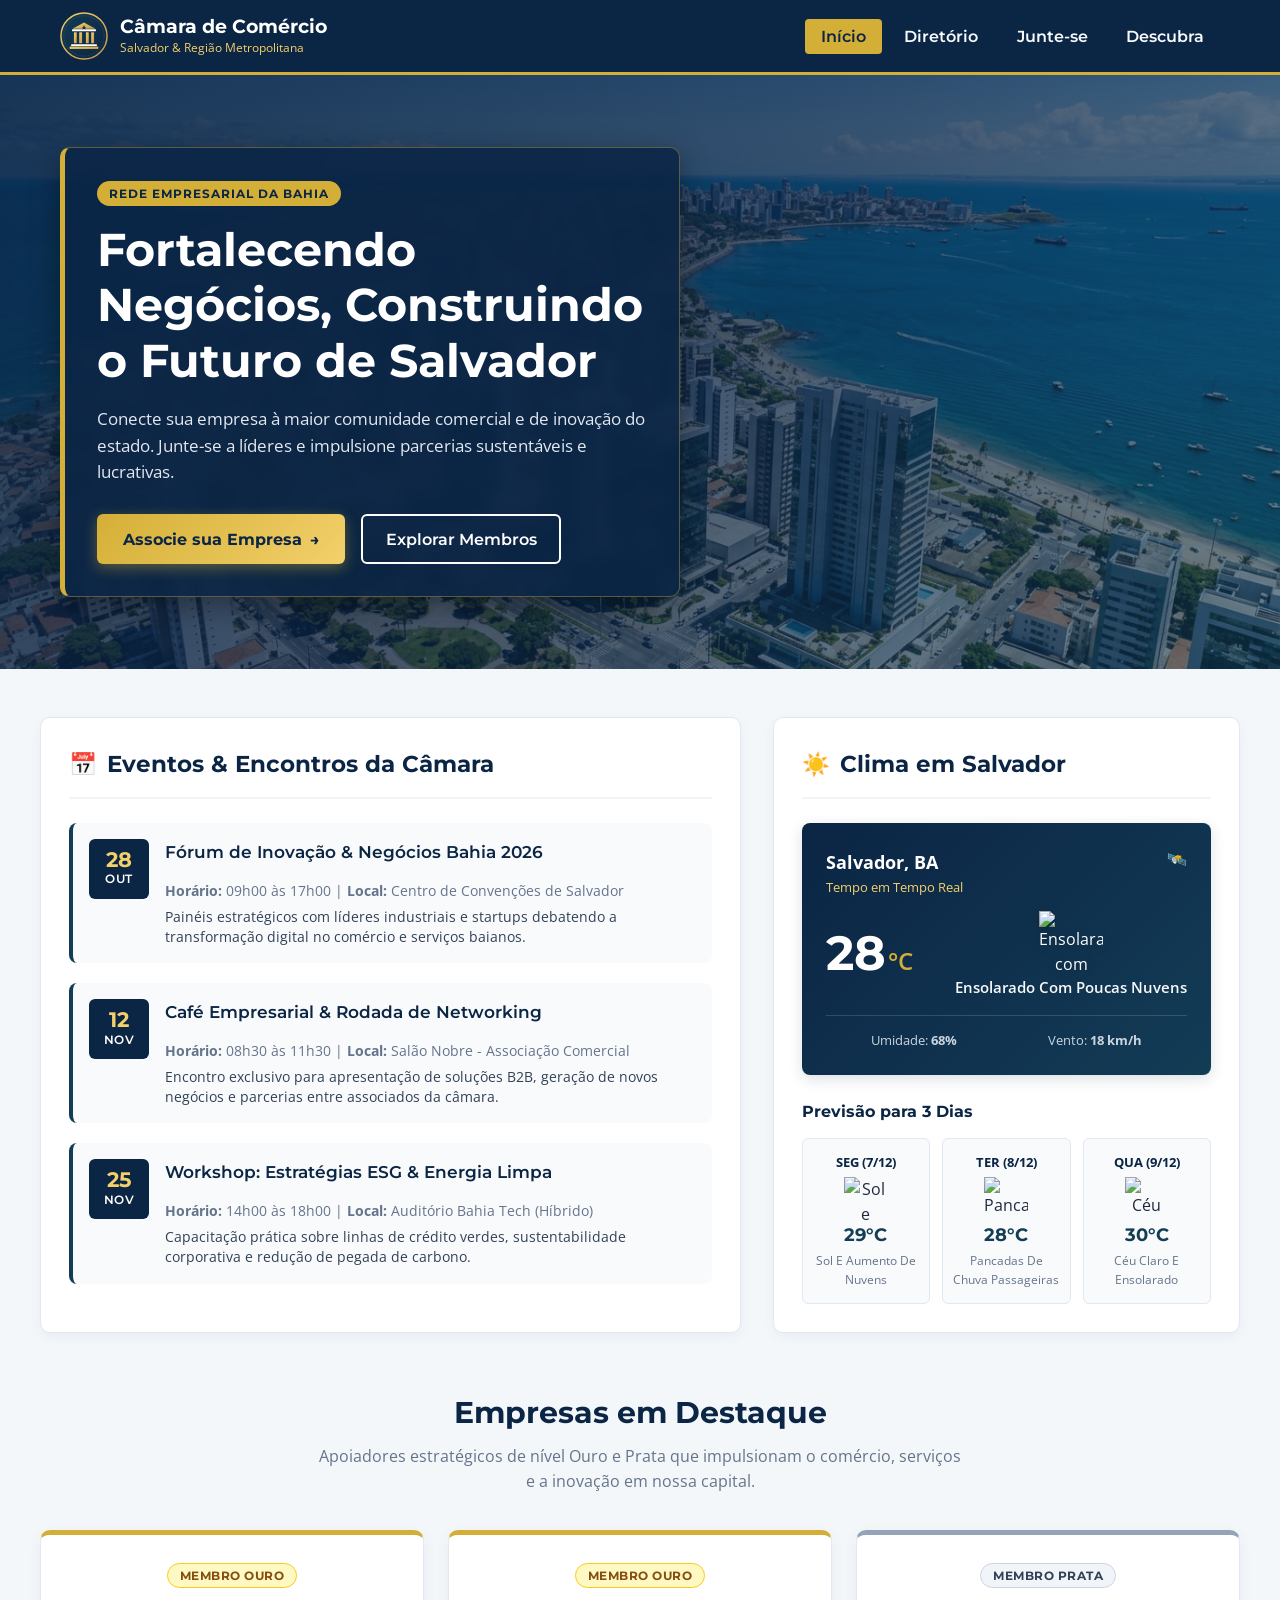
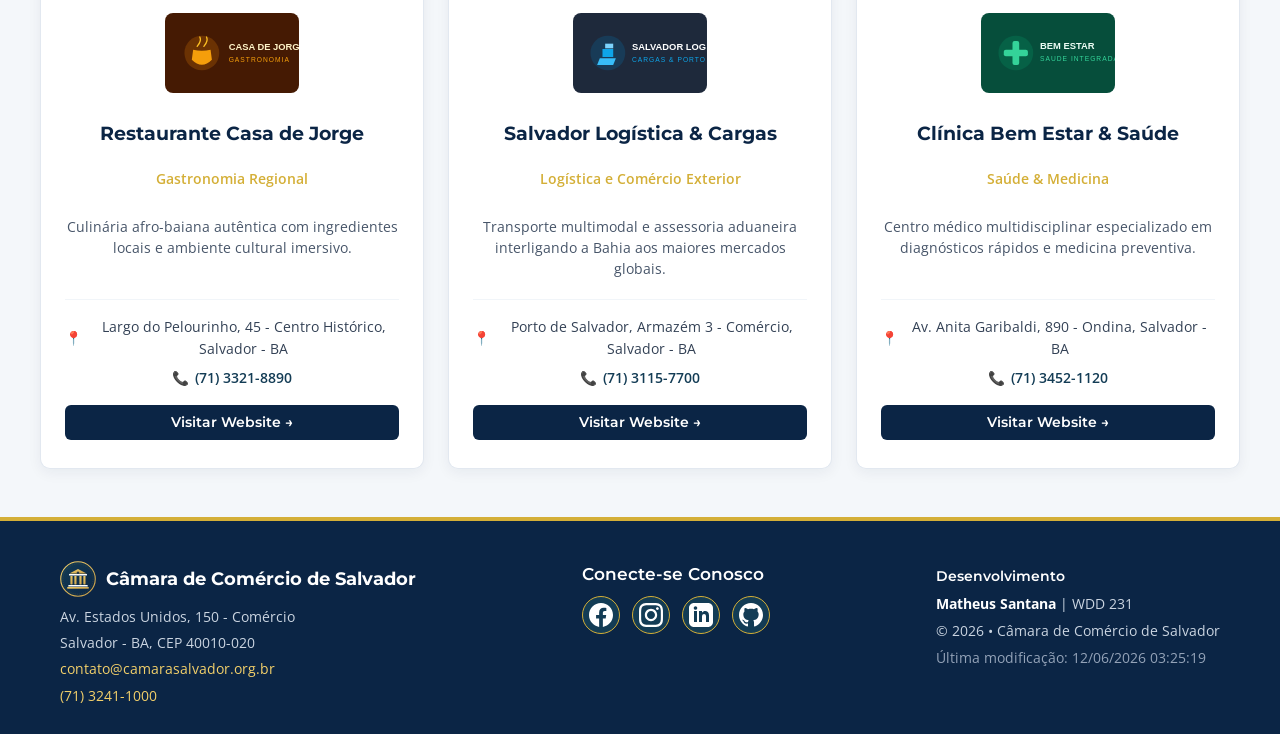
==== camara/index.html @ c006cded "feat: adicionar página inicial da câmara com hero, CTA, eventos, clima e destaques" ====
<!DOCTYPE html>
<html lang="pt-BR">

<head>
  <meta charset="UTF-8">
  <meta name="viewport" content="width=device-width, initial-scale=1.0">
  <title>Câmara de Comércio de Salvador | Início &amp; Conexões Empresariais</title>
  <meta name="description"
    content="Página oficial da Câmara de Comércio de Salvador e Região Metropolitana. Conectando empresas, fomentando inovação, desenvolvimento econômico e parcerias estratégicas na Bahia.">
  <meta name="author" content="Matheus Santana">

  <!-- Favicon -->
  <link rel="icon" type="image/svg+xml" href="imagens/favicon.svg">

  <!-- Open Graph / Redes Sociais (Facebook & LinkedIn) -->
  <meta property="og:type" content="website">
  <meta property="og:title" content="Câmara de Comércio de Salvador | Início &amp; Oportunidades Empresariais">
  <meta property="og:description"
    content="Fortalecendo o ecossistema de negócios em Salvador e Região Metropolitana. Conheça nossos eventos, clima da cidade e empresas em destaque.">
  <meta property="og:url" content="https://matheustriskin.github.io/wdd231/camara/index.html">
  <meta property="og:image" content="https://matheustriskin.github.io/wdd231/camara/imagens/og-camara.png">
  <meta property="og:image:alt" content="Banner oficial da Câmara de Comércio de Salvador">
  <meta property="og:locale" content="pt_BR">

  <!-- Tipografia Google Fonts -->
  <link rel="preconnect" href="https://fonts.googleapis.com">
  <link rel="preconnect" href="https://fonts.gstatic.com" crossorigin>
  <link
    href="https://fonts.googleapis.com/css2?family=Montserrat:wght@400;500;600;700&family=Open+Sans:wght@400;600&display=swap"
    rel="stylesheet">

  <!-- Folhas de Estilo (Normalize, base do projeto e estilos específicos da Home) -->
  <link rel="stylesheet" href="estilos/normalize.css">
  <link rel="stylesheet" href="estilos/diretorio.css">
  <link rel="stylesheet" href="estilos/home.css">

  <!-- Script Principal da Página Inicial -->
  <script src="scripts/home.js" defer></script>
</head>

<body>
  <!-- CABEÇALHO PADRÃO DO PROJETO -->
  <header class="cabecalho-principal">
    <div class="container container-cabecalho">
      <div class="marca-camara">
        <a href="index.html" class="link-logo" aria-label="Página Inicial da Câmara de Comércio">
          <img src="imagens/logo-camara.svg" alt="Logotipo da Câmara de Comércio de Salvador" class="logo-camara"
            width="56" height="56">
          <div class="texto-marca">
            <span class="nome-camara">Câmara de Comércio</span>
            <span class="subtitulo-camara">Salvador &amp; Região Metropolitana</span>
          </div>
        </a>
      </div>

      <button id="botao-menu-hamburguer" class="botao-hamburguer" aria-label="Abrir Menu de Navegação"
        aria-expanded="false" aria-controls="menu-navegacao">
        <span class="icone-barra"></span>
        <span class="icone-barra"></span>
        <span class="icone-barra"></span>
      </button>

      <nav id="menu-navegacao" class="navegacao-principal" aria-label="Navegação do Site da Câmara">
        <ul class="lista-navegacao">
          <li><a href="index.html" class="link-navegacao ativo" aria-current="page">Início</a></li>
          <li><a href="diretorio.html" class="link-navegacao">Diretório</a></li>
          <li><a href="junte-se.html" class="link-navegacao">Junte-se</a></li>
          <li><a href="descubra.html" class="link-navegacao">Descubra</a></li>
        </ul>
      </nav>
    </div>
  </header>

  <!-- ÁREA PRINCIPAL DA HOME -->
  <main class="conteudo-principal-home">
    <!-- 1. SEÇÃO HERO COM IMAGEM (TAG <img> NATIVA) E CALL-TO-ACTION (CTA) -->
    <section class="secao-hero" aria-label="Destaque principal e boas-vindas da câmara">
      <div class="hero-wrapper">
        <!-- Requisito: A imagem principal (hero) deve ser implementada com tag <img> e NÃO via background-image -->
        <img 
          src="imagens/hero-salvador.jpg" 
          alt="Vista aérea do centro empresarial e litoral da Baía de Todos os Santos em Salvador, Bahia" 
          class="hero-imagem" 
          width="1600" 
          height="720"
        >
        <div class="hero-overlay" aria-hidden="true"></div>

        <div class="container hero-conteudo">
          <div class="hero-cta-card">
            <span class="badge-hero">Rede Empresarial da Bahia</span>
            <h1 class="hero-titulo">Fortalecendo Negócios, Construindo o Futuro de Salvador</h1>
            <p class="hero-texto">
              Conecte sua empresa à maior comunidade comercial e de inovação do estado. Junte-se a líderes e impulsione parcerias sustentáveis e lucrativas.
            </p>
            <div class="hero-acoes">
              <!-- Requisito: Chamada para ação (CTA) para se associar à câmara -->
              <a href="junte-se.html" class="btn-cta-primario" id="cta-junte-se">
                <span>Associe sua Empresa</span>
                <span aria-hidden="true">&rarr;</span>
              </a>
              <a href="diretorio.html" class="btn-cta-secundario" id="cta-explorar-membros">
                Explorar Membros
              </a>
            </div>
          </div>
        </div>
      </div>
    </section>

    <div class="container conteudo-home">
      <!-- 2. GRADE CENTRAL COM EVENTOS ATUAIS E METEOROLOGIA -->
      <div class="grade-central">
        <!-- SEÇÃO DE EVENTOS ATUAIS -->
        <section class="secao-eventos" aria-labelledby="titulo-eventos">
          <h2 id="titulo-eventos" class="titulo-secao">
            <span class="icone-secao" aria-hidden="true">📅</span>
            <span>Eventos &amp; Encontros da Câmara</span>
          </h2>
          <div class="lista-eventos">
            <article class="cartao-evento">
              <div class="data-evento-box" aria-hidden="true">
                <span class="dia-evento">28</span>
                <span class="mes-evento">Out</span>
              </div>
              <div class="info-evento">
                <h3 class="nome-evento">Fórum de Inovação &amp; Negócios Bahia 2026</h3>
                <p class="detalhes-evento"><strong>Horário:</strong> 09h00 às 17h00 | <strong>Local:</strong> Centro de Convenções de Salvador</p>
                <p class="descricao-evento">
                  Painéis estratégicos com líderes industriais e startups debatendo a transformação digital no comércio e serviços baianos.
                </p>
              </div>
            </article>

            <article class="cartao-evento">
              <div class="data-evento-box" aria-hidden="true">
                <span class="dia-evento">12</span>
                <span class="mes-evento">Nov</span>
              </div>
              <div class="info-evento">
                <h3 class="nome-evento">Café Empresarial &amp; Rodada de Networking</h3>
                <p class="detalhes-evento"><strong>Horário:</strong> 08h30 às 11h30 | <strong>Local:</strong> Salão Nobre - Associação Comercial</p>
                <p class="descricao-evento">
                  Encontro exclusivo para apresentação de soluções B2B, geração de novos negócios e parcerias entre associados da câmara.
                </p>
              </div>
            </article>

            <article class="cartao-evento">
              <div class="data-evento-box" aria-hidden="true">
                <span class="dia-evento">25</span>
                <span class="mes-evento">Nov</span>
              </div>
              <div class="info-evento">
                <h3 class="nome-evento">Workshop: Estratégias ESG &amp; Energia Limpa</h3>
                <p class="detalhes-evento"><strong>Horário:</strong> 14h00 às 18h00 | <strong>Local:</strong> Auditório Bahia Tech (Híbrido)</p>
                <p class="descricao-evento">
                  Capacitação prática sobre linhas de crédito verdes, sustentabilidade corporativa e redução de pegada de carbono.
                </p>
              </div>
            </article>
          </div>
        </section>

        <!-- SEÇÃO DE TEMPO (METEOROLOGIA COM OPENWEATHERMAP) -->
        <section class="secao-tempo" aria-labelledby="titulo-tempo">
          <h2 id="titulo-tempo" class="titulo-secao">
            <span class="icone-secao" aria-hidden="true">☀️</span>
            <span>Clima em Salvador</span>
          </h2>

          <!-- Cartão de Clima Atual -->
          <div class="card-clima-atual">
            <div class="cabecalho-clima-atual">
              <div>
                <p class="cidade-clima">Salvador, BA</p>
                <p class="subtitulo-clima">Tempo em Tempo Real</p>
              </div>
              <span class="icone-status-api" title="Dados via OpenWeatherMap API">🛰️</span>
            </div>

            <div class="corpo-clima-atual">
              <div class="temp-bloco">
                <span id="clima-temperatura" class="temperatura-atual">--</span>
                <span class="unidade-temp">°C</span>
              </div>
              <div class="detalhe-visual-clima">
                <img id="clima-icone" src="imagens/favicon.svg" alt="Carregando clima" class="icone-clima-atual" width="64" height="64">
                <p id="clima-descricao" class="descricao-clima-atual">Carregando...</p>
              </div>
            </div>

            <div class="dados-extras-clima">
              <span>Umidade: <strong id="clima-umidade">--%</strong></span>
              <span>Vento: <strong id="clima-vento">-- km/h</strong></span>
            </div>
          </div>

          <!-- Previsão para 3 Dias devidamente rotulada -->
          <div class="bloco-previsao">
            <h3 class="subtitulo-previsao">Previsão para 3 Dias</h3>
            <div id="previsao-3dias-container" class="grade-previsao-dias" aria-live="polite">
              <!-- Gerado dinamicamente via JavaScript -->
            </div>
          </div>
        </section>
      </div>

      <!-- 3. SEÇÃO DE EMPRESAS EM DESTAQUE (SPOTLIGHTS) -->
      <section class="secao-destaques" aria-labelledby="titulo-destaques">
        <div class="cabecalho-destaques">
          <h2 id="titulo-destaques" class="titulo-destaques">Empresas em Destaque</h2>
          <p class="subtitulo-destaques-texto">
            Apoiadores estratégicos de nível Ouro e Prata que impulsionam o comércio, serviços e a inovação em nossa capital.
          </p>
        </div>

        <div id="destaques-container" class="grade-destaques" aria-live="polite">
          <!-- Gerado dinamicamente via JavaScript com sorteio aleatório -->
        </div>
      </section>
    </div>
  </main>

  <!-- RODAPÉ PADRÃO DO PROJETO -->
  <footer class="rodape-principal">
    <div class="container container-rodape">
      <div class="coluna-rodape contato-camara">
        <div class="identidade-rodape">
          <img src="imagens/logo-camara.svg" alt="Logotipo da Câmara" width="42" height="42">
          <p class="titulo-rodape">Câmara de Comércio de Salvador</p>
        </div>
        <address class="endereco-camara">
          <p>Av. Estados Unidos, 150 - Comércio</p>
          <p>Salvador - BA, CEP 40010-020</p>
          <p><a href="mailto:contato@camarasalvador.org.br">contato@camarasalvador.org.br</a></p>
          <p><a href="tel:+557132411000">(71) 3241-1000</a></p>
        </address>
      </div>

      <div class="coluna-rodape redes-rodape">
        <p class="subtitulo-rodape">Conecte-se Conosco</p>
        <div class="links-redes">
          <a href="https://facebook.com" target="_blank" rel="noopener noreferrer"
            aria-label="Página no Facebook da Câmara de Comércio">
            <svg viewBox="0 0 24 24" width="24" height="24" fill="currentColor" aria-hidden="true">
              <path
                d="M24 12.073c0-6.627-5.373-12-12-12s-12 5.373-12 12c0 5.99 4.388 10.954 10.125 11.854v-8.385H7.078v-3.47h3.047V9.43c0-3.007 1.792-4.669 4.533-4.669 1.312 0 2.686.235 2.686.235v2.953H15.83c-1.491 0-1.956.925-1.956 1.874v2.25h3.328l-.532 3.47h-2.796v8.385C19.612 23.027 24 18.062 24 12.073z" />
            </svg>
          </a>
          <a href="https://instagram.com" target="_blank" rel="noopener noreferrer"
            aria-label="Perfil no Instagram da Câmara de Comércio">
            <svg viewBox="0 0 24 24" width="24" height="24" fill="currentColor" aria-hidden="true">
              <path
                d="M12 2.163c3.204 0 3.584.012 4.85.07 3.252.148 4.771 1.691 4.919 4.919.058 1.265.069 1.645.069 4.849 0 3.205-.012 3.584-.069 4.849-.149 3.225-1.664 4.771-4.919 4.919-1.266.058-1.644.07-4.85.07-3.204 0-3.584-.012-4.849-.07-3.26-.149-4.771-1.699-4.919-4.92-.058-1.265-.07-1.644-.07-4.849 0-3.204.013-3.583.07-4.849.149-3.227 1.664-4.771 4.919-4.919 1.266-.057 1.645-.069 4.849-.069zm0-2.163c-3.259 0-3.667.014-4.947.072-4.358.2-6.78 2.618-6.98 6.98-.059 1.281-.073 1.689-.073 4.948 0 3.259.014 3.668.072 4.948.2 4.358 2.618 6.78 6.98 6.98 1.281.058 1.689.072 4.948.072 3.259 0 3.668-.014 4.948-.072 4.354-.2 6.782-2.618 6.979-6.98.059-1.28.073-1.689.073-4.948 0-3.259-.014-3.667-.072-4.947-.196-4.354-2.617-6.78-6.979-6.98-1.281-.059-1.69-.073-4.949-.073zm0 5.838c-3.403 0-6.162 2.759-6.162 6.162s2.759 6.163 6.162 6.163 6.162-2.759 6.162-6.163c0-3.403-2.759-6.162-6.162-6.162zm0 10.162c-2.209 0-4-1.79-4-4 0-2.209 1.791-4 4-4s4 1.791 4 4c0 2.21-1.791 4-4 4zm6.406-11.845c-.796 0-1.441.645-1.441 1.44s.645 1.44 1.441 1.44c.795 0 1.439-.645 1.439-1.44s-.644-1.44-1.439-1.44z" />
            </svg>
          </a>
          <a href="https://linkedin.com" target="_blank" rel="noopener noreferrer"
            aria-label="Página no LinkedIn da Câmara de Comércio">
            <svg viewBox="0 0 24 24" width="24" height="24" fill="currentColor" aria-hidden="true">
              <path
                d="M19 0h-14c-2.761 0-5 2.239-5 5v14c0 2.761 2.239 5 5 5h14c2.762 0 5-2.239 5-5v-14c0-2.761-2.238-5-5-5zm-11 19h-3v-11h3v11zm-1.5-12.268c-.966 0-1.75-.79-1.75-1.764s.784-1.764 1.75-1.764 1.75.79 1.75 1.764-.783 1.764-1.75 1.764zm13.5 12.268h-3v-5.604c0-3.368-4-3.113-4 0v5.604h-3v-11h3v1.765c1.396-2.586 7-2.777 7 2.476v6.759z" />
            </svg>
          </a>
          <a href="https://github.com/matheustriskin/wdd231" target="_blank" rel="noopener noreferrer"
            aria-label="Repositório do projeto no GitHub">
            <svg viewBox="0 0 24 24" width="24" height="24" fill="currentColor" aria-hidden="true">
              <path
                d="M12 0c-6.626 0-12 5.373-12 12 0 5.302 3.438 9.8 8.207 11.387.599.111.793-.261.793-.577v-2.234c-3.338.726-4.033-1.416-4.033-1.416-.546-1.387-1.333-1.756-1.333-1.756-1.089-.745.083-.729.083-.729 1.205.084 1.839 1.237 1.839 1.237 1.07 1.834 2.807 1.304 3.492.997.107-.775.418-1.305.762-1.604-2.665-.305-5.467-1.334-5.467-5.931 0-1.311.469-2.381 1.236-3.221-.124-.303-.535-1.524.117-3.176 0 0 1.008-.322 3.301 1.23.957-.266 1.983-.399 3.003-.404 1.02.005 2.047.138 3.006.404 2.291-1.552 3.297-1.23 3.297-1.23.653 1.653.242 2.874.118 3.176.77.84 1.235 1.911 1.235 3.221 0 4.609-2.807 5.624-5.479 5.921.43.372.823 1.102.823 2.222v3.293c0 .319.192.694.801.576 4.765-1.589 8.199-6.086 8.199-11.386 0-6.627-5.373-12-12-12z" />
            </svg>
          </a>
        </div>
      </div>

      <div class="coluna-rodape creditos-rodape">
        <p class="subtitulo-rodape">Desenvolvimento</p>
        <p><strong>Matheus Santana</strong> | WDD 231</p>
        <p class="copyright-texto">&copy; <span id="anoAtual"></span> • Câmara de Comércio de Salvador</p>
        <p id="ultimaModificacao" class="modificacao-texto"></p>
      </div>
    </div>
  </footer>
</body>

</html>
---- camara/estilos/diretorio.css ----
/* ==========================================================================
   CÂMARA DE COMÉRCIO DE SALVADOR - DIRETÓRIO DE MEMBROS
   Estilo Otimizado (Vanilla CSS) | WDD 231 - Matheus Santana
   ========================================================================== */

* {
  box-sizing: border-box;
}

body {
  margin: 0;
  font: 1rem/1.6 'Open Sans', sans-serif;
  color: #1e293b;
  background-color: #f4f7fa;
}

img {
  max-width: 100%;
  height: auto;
  display: block;
}

a {
  color: #133c55;
  text-decoration: none;
}

a:hover {
  color: #d4af37;
}

h1, h2, h3, .titulo-rodape, .subtitulo-rodape {
  font-family: 'Montserrat', sans-serif;
  color: #0b2545;
  margin: 0 0 0.5rem;
}

.sr-only {
  position: absolute;
  width: 1px;
  height: 1px;
  overflow: hidden;
  clip: rect(0, 0, 0, 0);
}

.container {
  max-width: 1200px;
  margin: 0 auto;
  padding: 0 1.25rem;
}

/* CABEÇALHO E NAVEGAÇÃO */
.cabecalho-principal {
  background-color: #0b2545;
  color: #ffffff;
  border-bottom: 3px solid #d4af37;
}

.container-cabecalho {
  display: flex;
  align-items: center;
  justify-content: space-between;
  padding: 0.75rem 1.25rem;
}

.marca-camara .link-logo {
  display: flex;
  align-items: center;
  gap: 0.75rem;
  color: #ffffff;
}

.logo-camara {
  width: 48px;
  height: 48px;
}

.nome-camara {
  display: block;
  font: 700 1.2rem 'Montserrat', sans-serif;
  color: #ffffff;
}

.subtitulo-camara {
  display: block;
  font-size: 0.75rem;
  color: #f3d06a;
}

.botao-hamburguer {
  display: flex;
  flex-direction: column;
  justify-content: space-around;
  width: 42px;
  height: 42px;
  background-color: #133c55;
  border: 1px solid #d4af37;
  border-radius: 6px;
  cursor: pointer;
  padding: 8px;
}

.icone-barra {
  width: 100%;
  height: 3px;
  background-color: #ffffff;
  border-radius: 2px;
  transition: 0.25s ease;
}

.botao-hamburguer.aberto .icone-barra:nth-child(1) {
  transform: translateY(8px) rotate(45deg);
}

.botao-hamburguer.aberto .icone-barra:nth-child(2) {
  opacity: 0;
}

.botao-hamburguer.aberto .icone-barra:nth-child(3) {
  transform: translateY(-8px) rotate(-45deg);
}

.navegacao-principal {
  background-color: #0b2545;
  max-height: 0;
  overflow: hidden;
  transition: max-height 0.3s ease;
}

.navegacao-principal.ativo {
  max-height: 280px;
}

.lista-navegacao {
  list-style: none;
  margin: 0;
  padding: 0.5rem 1.25rem 1rem;
  display: flex;
  flex-direction: column;
  gap: 0.4rem;
}

.link-navegacao {
  display: block;
  font: 600 1rem 'Montserrat', sans-serif;
  color: #f8fafc;
  padding: 0.6rem 0.85rem;
  border-radius: 4px;
}

.link-navegacao:hover {
  background-color: #133c55;
  color: #f3d06a;
}

.link-navegacao.ativo {
  background-color: #d4af37;
  color: #0b2545;
}

/* CONTEÚDO E CONTROLES DO DIRETÓRIO */
.conteudo-diretorio {
  padding: 2rem 0 3.5rem;
}

.cabecalho-secao-diretorio {
  margin-bottom: 2rem;
  padding-bottom: 1.25rem;
  border-bottom: 1px solid #e2e8f0;
}

.titulo-area h1 {
  font-size: 1.85rem;
  margin-bottom: 0.35rem;
}

.descricao-pagina {
  color: #334155;
  margin: 0 0 1.25rem;
  max-width: 720px;
}

.controles-visualizacao {
  display: flex;
  align-items: center;
  gap: 0.5rem;
}

.rotulo-visualizacao {
  font: 600 0.85rem 'Montserrat', sans-serif;
  color: #334155;
}

.botao-modo {
  display: inline-flex;
  align-items: center;
  gap: 0.35rem;
  padding: 0.4rem 0.85rem;
  border: 1px solid #e2e8f0;
  background-color: #ffffff;
  color: #334155;
  font: 600 0.85rem 'Montserrat', sans-serif;
  border-radius: 6px;
  cursor: pointer;
}

.botao-modo:hover {
  background-color: #f8fafc;
  color: #0b2545;
}

.botao-modo.ativo {
  background-color: #0b2545;
  color: #ffffff;
  border-color: #0b2545;
}

.botao-modo.ativo .icone-modo {
  fill: #f3d06a;
}

/* EXIBIÇÃO EM GRADE (.grade) */
.membros-container.grade {
  display: grid;
  grid-template-columns: repeat(auto-fill, minmax(280px, 1fr));
  gap: 1.5rem;
}

.membros-container.grade .cartao-membro {
  background-color: #ffffff;
  border: 1px solid #e2e8f0;
  border-top: 4px solid #0b2545;
  border-radius: 8px;
  padding: 1.25rem;
  text-align: center;
  box-shadow: 0 2px 8px #0b25450d;
}

.membros-container.grade .cartao-membro.ouro {
  border-top-color: #d4af37;
}

.membros-container.grade .cartao-membro.prata {
  border-top-color: #64748b;
}

.membros-container.grade .logo-empresa-wrapper {
  height: 90px;
  display: flex;
  align-items: center;
  justify-content: center;
  margin-bottom: 1rem;
}

.membros-container.grade .logo-empresa {
  max-height: 80px;
}

.membros-container.grade .nome-empresa {
  font-size: 1.2rem;
  margin-bottom: 0.4rem;
}

.badge-nivel {
  display: inline-block;
  font: 700 0.72rem 'Montserrat', sans-serif;
  text-transform: uppercase;
  padding: 0.2rem 0.6rem;
  border-radius: 50px;
  margin-bottom: 0.5rem;
}

.badge-nivel.ouro {
  background-color: #d4af37;
  color: #0b2545;
}

.badge-nivel.prata {
  background-color: #64748b;
  color: #ffffff;
}

.badge-nivel.membro {
  background-color: #0284c7;
  color: #ffffff;
}

.membros-container.grade .categoria-empresa {
  font-size: 0.85rem;
  font-weight: 600;
  color: #133c55;
  margin: 0 0 0.4rem;
}

.membros-container.grade .descricao-empresa {
  font-size: 0.88rem;
  color: #334155;
  margin: 0 0 1rem;
}

.membros-container.grade .detalhes-contato {
  border-top: 1px solid #e2e8f0;
  padding-top: 0.75rem;
  font-size: 0.88rem;
}

.membros-container.grade .item-contato {
  margin: 0.35rem 0;
  color: #334155;
}

.membros-container.grade .link-site-btn {
  display: inline-block;
  margin-top: 0.5rem;
  padding: 0.45rem 1rem;
  background-color: #0b2545;
  color: #ffffff;
  font: 600 0.82rem 'Montserrat', sans-serif;
  border-radius: 4px;
}

.membros-container.grade .link-site-btn:hover {
  background-color: #d4af37;
  color: #0b2545;
}

/* EXIBIÇÃO EM LISTA (.lista) */
.membros-container.lista {
  display: flex;
  flex-direction: column;
  gap: 0.5rem;
}

.membros-container.lista .cartao-membro {
  background-color: #ffffff;
  border: 1px solid #e2e8f0;
  border-radius: 6px;
  padding: 0.85rem 1.25rem;
}

.membros-container.lista .cartao-membro:nth-child(even) {
  background-color: #f8fafc;
}

.membros-container.lista .logo-empresa-wrapper,
.membros-container.lista .categoria-empresa,
.membros-container.lista .descricao-empresa {
  display: none;
}

.membros-container.lista .nome-empresa {
  font-size: 1.1rem;
  margin: 0;
}

.membros-container.lista .detalhes-contato {
  font-size: 0.9rem;
  margin-top: 0.35rem;
}

.membros-container.lista .item-contato {
  margin: 0.25rem 0;
}

.membros-container.lista .link-site-btn {
  color: #133c55;
  font-weight: 600;
  text-decoration: underline;
}

/* RODAPÉ */
.rodape-principal {
  background-color: #0b2545;
  color: #cbd5e1;
  padding: 2.5rem 0 1.5rem;
  border-top: 4px solid #d4af37;
}

.container-rodape {
  display: flex;
  flex-direction: column;
  gap: 2rem;
}

.identidade-rodape {
  display: flex;
  align-items: center;
  gap: 0.65rem;
  margin-bottom: 0.5rem;
}

.identidade-rodape img {
  width: 36px;
  height: 36px;
}

.titulo-rodape {
  color: #ffffff;
  font-size: 1.15rem;
  font-weight: 700;
  margin: 0;
}

.subtitulo-rodape {
  color: #ffffff;
  font-size: 1.05rem;
  font-weight: 600;
  margin: 0 0 0.5rem;
}

.endereco-camara {
  font-style: normal;
  font-size: 0.9rem;
}

.endereco-camara p {
  margin: 0.2rem 0;
}

.endereco-camara a {
  color: #f3d06a;
}

.links-redes {
  display: flex;
  gap: 0.75rem;
  margin-top: 0.5rem;
}

.links-redes a {
  display: flex;
  align-items: center;
  justify-content: center;
  width: 38px;
  height: 38px;
  background-color: #133c55;
  border: 1px solid #d4af37;
  border-radius: 50%;
  color: #ffffff;
}

.links-redes a:hover {
  background-color: #d4af37;
  color: #0b2545;
}

.creditos-rodape p {
  margin: 0.25rem 0;
  font-size: 0.9rem;
}

.creditos-rodape strong {
  color: #ffffff;
}

.modificacao-texto {
  font-size: 0.82rem;
  color: #94a3b8;
}

/* MEDIA QUERIES (TABLETS E DESKTOPS) */
@media (min-width: 768px) {
  .botao-hamburguer {
    display: none;
  }

  .navegacao-principal {
    max-height: none;
    overflow: visible;
  }

  .lista-navegacao {
    flex-direction: row;
    padding: 0;
  }

  .link-navegacao {
    padding: 0.5rem 1rem;
  }

  .cabecalho-secao-diretorio {
    display: flex;
    align-items: flex-end;
    justify-content: space-between;
  }

  .descricao-pagina {
    margin-bottom: 0;
  }

  .membros-container.lista .cartao-membro {
    display: flex;
    align-items: center;
    justify-content: space-between;
    gap: 1rem;
  }

  .membros-container.lista .detalhes-contato {
    display: flex;
    align-items: center;
    gap: 1.5rem;
    margin: 0;
  }

  .container-rodape {
    flex-direction: row;
    justify-content: space-between;
  }
}
---- camara/estilos/home.css ----
/* ==========================================================================
   CÂMARA DE COMÉRCIO DE SALVADOR - ESTILOS DA PÁGINA INICIAL (HOME)
   Vanilla CSS Moderno e Responsivo | WDD 231 - Matheus Santana
   ========================================================================== */

/* --------------------------------------------------------------------------
   1. SEÇÃO HERO & CALL TO ACTION (CTA)
   -------------------------------------------------------------------------- */
.secao-hero {
  position: relative;
  width: 100%;
  overflow: hidden;
  background-color: #0b2545;
}

.hero-wrapper {
  position: relative;
  width: 100%;
  min-height: 440px;
  display: flex;
  align-items: center;
}

/* A HERO IMAGE DEVE SER UMA TAG <img> (CONFORME REQUISITO DO PROJETO) */
.hero-imagem {
  position: absolute;
  top: 0;
  left: 0;
  width: 100%;
  height: 100%;
  object-fit: cover;
  object-position: center;
  z-index: 1;
}

.hero-overlay {
  position: absolute;
  inset: 0;
  background: linear-gradient(
    135deg,
    rgba(11, 37, 69, 0.9) 0%,
    rgba(11, 37, 69, 0.75) 50%,
    rgba(19, 60, 85, 0.6) 100%
  );
  z-index: 2;
}

.hero-conteudo {
  position: relative;
  z-index: 3;
  width: 100%;
  padding: 3.5rem 1.25rem;
}

.hero-cta-card {
  max-width: 620px;
  background-color: rgba(11, 37, 69, 0.88);
  border: 1px solid rgba(212, 175, 55, 0.4);
  border-left: 5px solid #d4af37;
  border-radius: 10px;
  padding: 2rem;
  color: #ffffff;
  box-shadow: 0 10px 30px rgba(0, 0, 0, 0.35);
  backdrop-filter: blur(6px);
}

.badge-hero {
  display: inline-block;
  background-color: #d4af37;
  color: #0b2545;
  font: 700 0.78rem 'Montserrat', sans-serif;
  text-transform: uppercase;
  letter-spacing: 1px;
  padding: 0.3rem 0.75rem;
  border-radius: 20px;
  margin-bottom: 1rem;
}

.hero-titulo {
  font-size: 2.1rem;
  line-height: 1.2;
  color: #ffffff;
  margin-bottom: 1rem;
  font-family: 'Montserrat', sans-serif;
}

.hero-texto {
  font-size: 1.05rem;
  color: #e2e8f0;
  line-height: 1.6;
  margin-bottom: 1.75rem;
}

.hero-acoes {
  display: flex;
  flex-wrap: wrap;
  gap: 1rem;
}

.btn-cta-primario {
  display: inline-flex;
  align-items: center;
  justify-content: center;
  gap: 0.5rem;
  background: linear-gradient(135deg, #d4af37 0%, #f3d06a 100%);
  color: #0b2545;
  font: 700 1rem 'Montserrat', sans-serif;
  padding: 0.85rem 1.6rem;
  border-radius: 6px;
  text-decoration: none;
  box-shadow: 0 4px 14px rgba(212, 175, 55, 0.4);
  transition: transform 0.2s ease, box-shadow 0.2s ease, background 0.2s ease;
}

.btn-cta-primario:hover {
  transform: translateY(-2px);
  box-shadow: 0 6px 20px rgba(212, 175, 55, 0.55);
  color: #0b2545;
}

.btn-cta-secundario {
  display: inline-flex;
  align-items: center;
  justify-content: center;
  border: 2px solid #ffffff;
  color: #ffffff;
  font: 600 1rem 'Montserrat', sans-serif;
  padding: 0.85rem 1.4rem;
  border-radius: 6px;
  text-decoration: none;
  transition: all 0.2s ease;
}

.btn-cta-secundario:hover {
  background-color: #ffffff;
  color: #0b2545;
}

/* --------------------------------------------------------------------------
   2. CONTEÚDO PRINCIPAL (EVENTOS & PREVISÃO DO TEMPO)
   -------------------------------------------------------------------------- */
.conteudo-home {
  padding: 3rem 0;
}

.grade-central {
  display: grid;
  grid-template-columns: 1fr;
  gap: 2rem;
  margin-bottom: 3.5rem;
}

/* SEÇÃO DE EVENTOS */
.secao-eventos {
  background-color: #ffffff;
  border-radius: 10px;
  border: 1px solid #e2e8f0;
  box-shadow: 0 4px 12px rgba(11, 37, 69, 0.05);
  padding: 1.75rem;
}

.titulo-secao {
  display: flex;
  align-items: center;
  gap: 0.65rem;
  font-size: 1.45rem;
  color: #0b2545;
  border-bottom: 2px solid #f1f5f9;
  padding-bottom: 0.85rem;
  margin-bottom: 1.5rem;
}

.icone-secao {
  font-size: 1.4rem;
}

.lista-eventos {
  display: flex;
  flex-direction: column;
  gap: 1.25rem;
}

.cartao-evento {
  display: flex;
  gap: 1rem;
  padding: 1rem;
  background-color: #f8fafc;
  border-radius: 8px;
  border-left: 4px solid #133c55;
  transition: transform 0.2s ease, border-color 0.2s ease;
}

.cartao-evento:hover {
  transform: translateX(4px);
  border-left-color: #d4af37;
  background-color: #f1f5f9;
}

.data-evento-box {
  display: flex;
  flex-direction: column;
  align-items: center;
  justify-content: center;
  min-width: 60px;
  height: 60px;
  background-color: #0b2545;
  color: #ffffff;
  border-radius: 6px;
  font-family: 'Montserrat', sans-serif;
  text-align: center;
  flex-shrink: 0;
}

.dia-evento {
  font-size: 1.3rem;
  font-weight: 700;
  line-height: 1;
  color: #f3d06a;
}

.mes-evento {
  font-size: 0.72rem;
  text-transform: uppercase;
  font-weight: 600;
  letter-spacing: 0.5px;
}

.info-evento {
  flex: 1;
}

.nome-evento {
  font-size: 1.05rem;
  font-weight: 600;
  color: #0b2545;
  margin-bottom: 0.25rem;
}

.detalhes-evento {
  font-size: 0.85rem;
  color: #64748b;
  margin-bottom: 0.35rem;
}

.descricao-evento {
  font-size: 0.9rem;
  color: #334155;
  margin: 0;
  line-height: 1.4;
}

/* SEÇÃO DE TEMPO (METEOROLOGIA) */
.secao-tempo {
  background-color: #ffffff;
  border-radius: 10px;
  border: 1px solid #e2e8f0;
  box-shadow: 0 4px 12px rgba(11, 37, 69, 0.05);
  padding: 1.75rem;
  display: flex;
  flex-direction: column;
}

.card-clima-atual {
  background: linear-gradient(135deg, #0b2545 0%, #133c55 100%);
  color: #ffffff;
  border-radius: 8px;
  padding: 1.5rem;
  margin-bottom: 1.5rem;
  box-shadow: 0 4px 14px rgba(11, 37, 69, 0.15);
}

.cabecalho-clima-atual {
  display: flex;
  justify-content: space-between;
  align-items: flex-start;
  margin-bottom: 0.85rem;
}

.cidade-clima {
  font-size: 1.15rem;
  font-weight: 700;
  color: #ffffff;
  margin: 0;
}

.subtitulo-clima {
  font-size: 0.8rem;
  color: #f3d06a;
  margin: 0;
}

.corpo-clima-atual {
  display: flex;
  align-items: center;
  justify-content: space-between;
  gap: 1rem;
}

.temp-bloco {
  display: flex;
  align-items: baseline;
}

.temperatura-atual {
  font-size: 3rem;
  font-weight: 700;
  font-family: 'Montserrat', sans-serif;
  color: #ffffff;
  line-height: 1;
}

.unidade-temp {
  font-size: 1.5rem;
  color: #d4af37;
  font-weight: 600;
  margin-left: 0.15rem;
}

.detalhe-visual-clima {
  display: flex;
  flex-direction: column;
  align-items: center;
  text-align: center;
}

.icone-clima-atual {
  width: 64px;
  height: 64px;
  filter: drop-shadow(0 2px 4px rgba(0,0,0,0.25));
}

.descricao-clima-atual {
  font-size: 0.95rem;
  font-weight: 600;
  color: #f8fafc;
  text-transform: capitalize;
  margin: 0;
}

.dados-extras-clima {
  display: flex;
  justify-content: space-around;
  border-top: 1px solid rgba(255, 255, 255, 0.15);
  margin-top: 1rem;
  padding-top: 0.85rem;
  font-size: 0.82rem;
  color: #cbd5e1;
}

/* PREVISÃO DE 3 DIAS */
.bloco-previsao {
  margin-top: auto;
}

.subtitulo-previsao {
  font-size: 1rem;
  font-weight: 700;
  color: #0b2545;
  margin-bottom: 0.85rem;
}

.grade-previsao-dias {
  display: grid;
  grid-template-columns: repeat(3, 1fr);
  gap: 0.75rem;
}

.card-dia-previsao {
  background-color: #f8fafc;
  border: 1px solid #e2e8f0;
  border-radius: 6px;
  padding: 0.85rem 0.5rem;
  text-align: center;
  display: flex;
  flex-direction: column;
  align-items: center;
}

.dia-semana-previsao {
  font-size: 0.8rem;
  font-weight: 700;
  color: #0b2545;
  margin-bottom: 0.25rem;
  text-transform: uppercase;
}

.icone-previsao {
  width: 44px;
  height: 44px;
}

.temp-previsao {
  font-size: 1.1rem;
  font-weight: 700;
  color: #133c55;
  font-family: 'Montserrat', sans-serif;
  margin: 0;
}

.desc-previsao {
  font-size: 0.72rem;
  color: #64748b;
  text-transform: capitalize;
  margin-top: 0.2rem;
}

/* --------------------------------------------------------------------------
   3. SEÇÃO DE MEMBROS EM DESTAQUE (SPOTLIGHTS)
   -------------------------------------------------------------------------- */
.secao-destaques {
  margin-top: 1.5rem;
}

.cabecalho-destaques {
  text-align: center;
  margin-bottom: 2.25rem;
}

.titulo-destaques {
  font-size: 1.85rem;
  color: #0b2545;
  margin-bottom: 0.5rem;
}

.subtitulo-destaques-texto {
  color: #64748b;
  max-width: 650px;
  margin: 0 auto;
  font-size: 0.98rem;
}

.grade-destaques {
  display: grid;
  grid-template-columns: 1fr;
  gap: 1.5rem;
}

.cartao-destaque {
  background-color: #ffffff;
  border-radius: 10px;
  border: 1px solid #e2e8f0;
  border-top: 5px solid #0b2545;
  box-shadow: 0 4px 14px rgba(11, 37, 69, 0.06);
  padding: 1.75rem 1.5rem;
  display: flex;
  flex-direction: column;
  text-align: center;
  transition: transform 0.25s ease, box-shadow 0.25s ease;
  position: relative;
}

.cartao-destaque:hover {
  transform: translateY(-4px);
  box-shadow: 0 8px 24px rgba(11, 37, 69, 0.12);
}

.cartao-destaque.ouro {
  border-top-color: #d4af37;
}

.cartao-destaque.prata {
  border-top-color: #94a3b8;
}

.badge-nivel-destaque {
  display: inline-block;
  align-self: center;
  font: 700 0.75rem 'Montserrat', sans-serif;
  text-transform: uppercase;
  letter-spacing: 0.5px;
  padding: 0.25rem 0.75rem;
  border-radius: 20px;
  margin-bottom: 1.25rem;
}

.badge-nivel-destaque.ouro {
  background-color: #fef9c3;
  color: #854d0e;
  border: 1px solid #facc15;
}

.badge-nivel-destaque.prata {
  background-color: #f1f5f9;
  color: #334155;
  border: 1px solid #cbd5e1;
}

.logo-destaque-wrapper {
  height: 90px;
  display: flex;
  align-items: center;
  justify-content: center;
  margin-bottom: 1.25rem;
}

.logo-destaque-wrapper img {
  max-height: 80px;
  max-width: 170px;
  width: auto;
  object-fit: contain;
}

.nome-destaque {
  font-size: 1.2rem;
  font-weight: 700;
  color: #0b2545;
  margin-bottom: 0.35rem;
}

.categoria-destaque {
  font-size: 0.85rem;
  font-weight: 600;
  color: #d4af37;
  margin-bottom: 0.75rem;
}

.descricao-destaque {
  font-size: 0.88rem;
  color: #475569;
  line-height: 1.5;
  margin-bottom: 1.25rem;
  flex-grow: 1;
}

.info-contato-destaque {
  border-top: 1px solid #f1f5f9;
  padding-top: 1rem;
  display: flex;
  flex-direction: column;
  gap: 0.4rem;
  font-size: 0.86rem;
  color: #334155;
}

.item-destaque-contato {
  display: flex;
  align-items: center;
  justify-content: center;
  gap: 0.4rem;
  margin: 0;
}

.item-destaque-contato a {
  color: #133c55;
  font-weight: 600;
}

.item-destaque-contato a:hover {
  color: #d4af37;
  text-decoration: underline;
}

.btn-visitar-site {
  display: inline-block;
  margin-top: 1rem;
  padding: 0.6rem 1.2rem;
  background-color: #0b2545;
  color: #ffffff;
  font: 600 0.85rem 'Montserrat', sans-serif;
  border-radius: 6px;
  text-decoration: none;
  transition: background-color 0.2s ease;
}

.btn-visitar-site:hover {
  background-color: #d4af37;
  color: #0b2545;
}

/* --------------------------------------------------------------------------
   4. MEDIA QUERIES (TABLETS E COMPUTADORES)
   -------------------------------------------------------------------------- */
@media (min-width: 768px) {
  .hero-wrapper {
    min-height: 480px;
  }

  .hero-titulo {
    font-size: 2.6rem;
  }

  .grade-central {
    grid-template-columns: 1.2fr 0.8fr;
  }

  .grade-destaques {
    grid-template-columns: repeat(2, 1fr);
  }
}

@media (min-width: 1024px) {
  .hero-wrapper {
    min-height: 520px;
  }

  .hero-conteudo {
    padding: 4.5rem 1.25rem;
  }

  .hero-titulo {
    font-size: 2.9rem;
  }

  .grade-destaques {
    grid-template-columns: repeat(3, 1fr);
  }
}
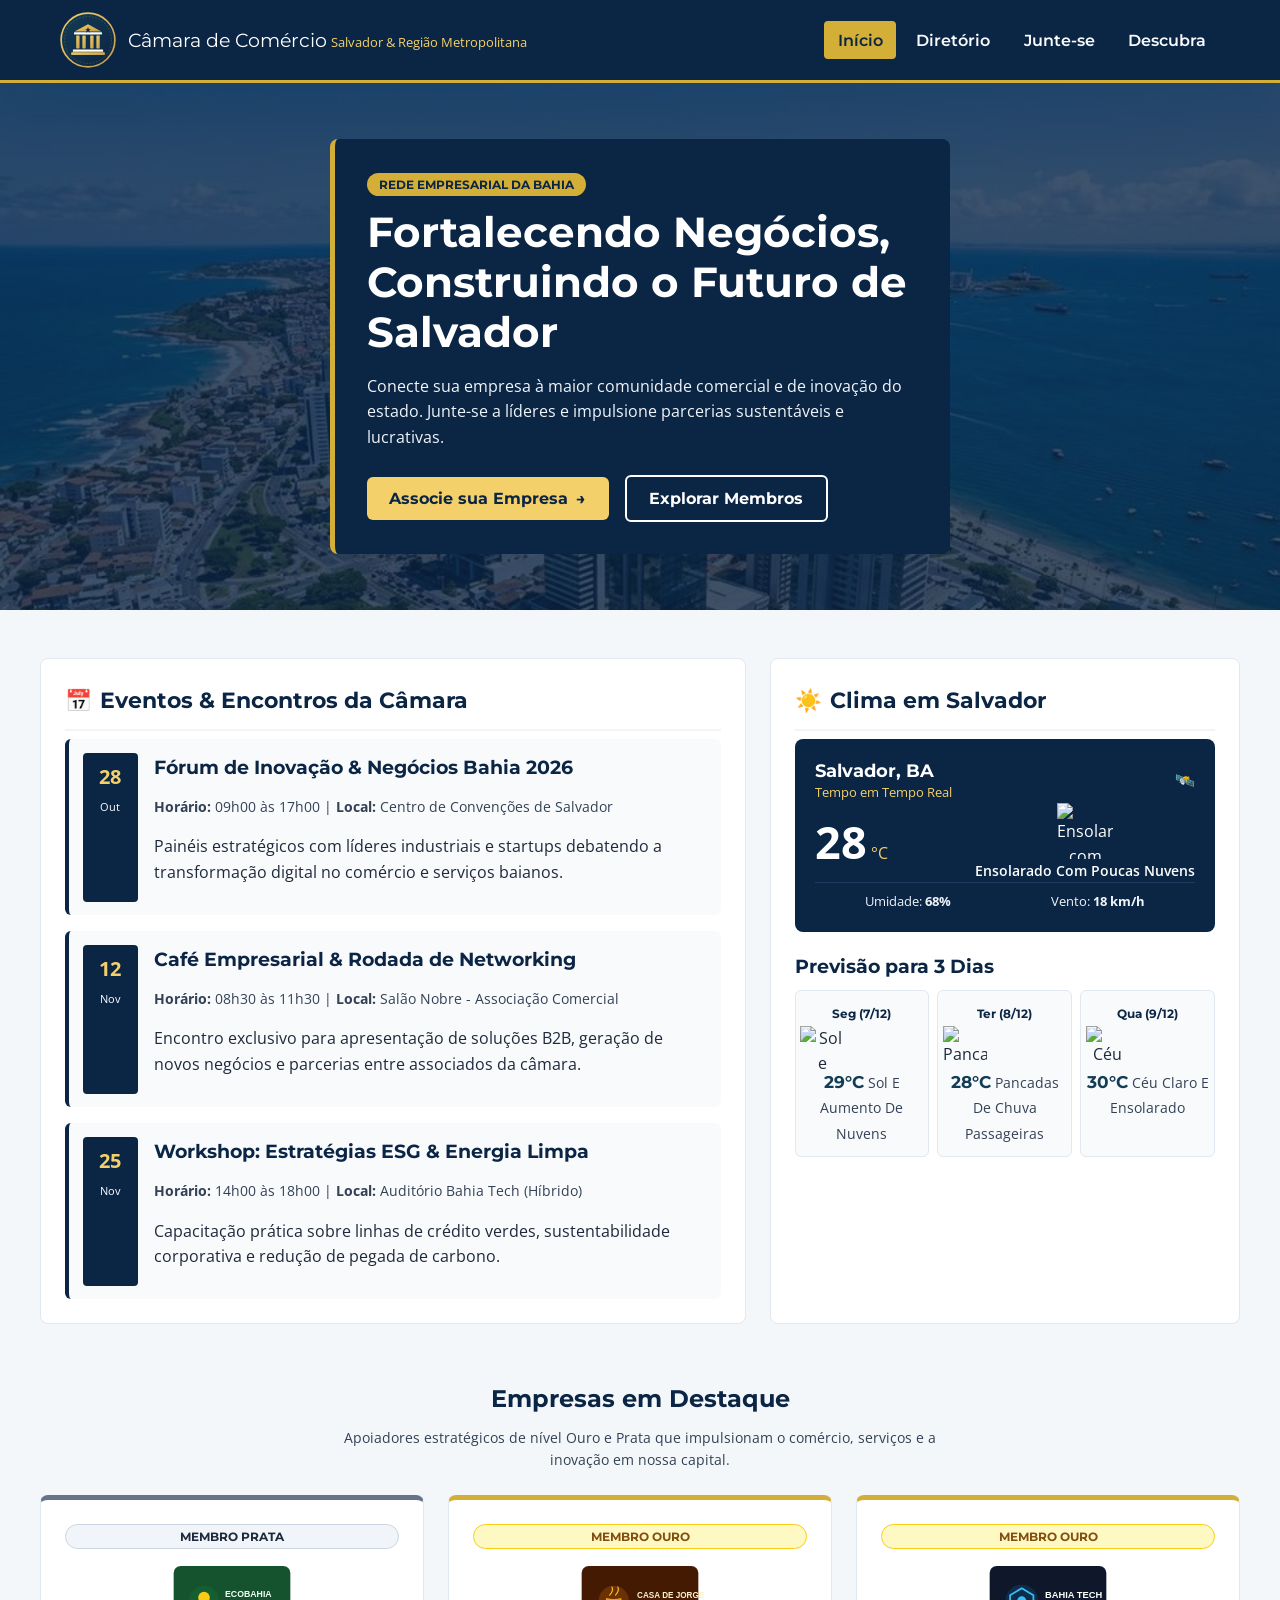
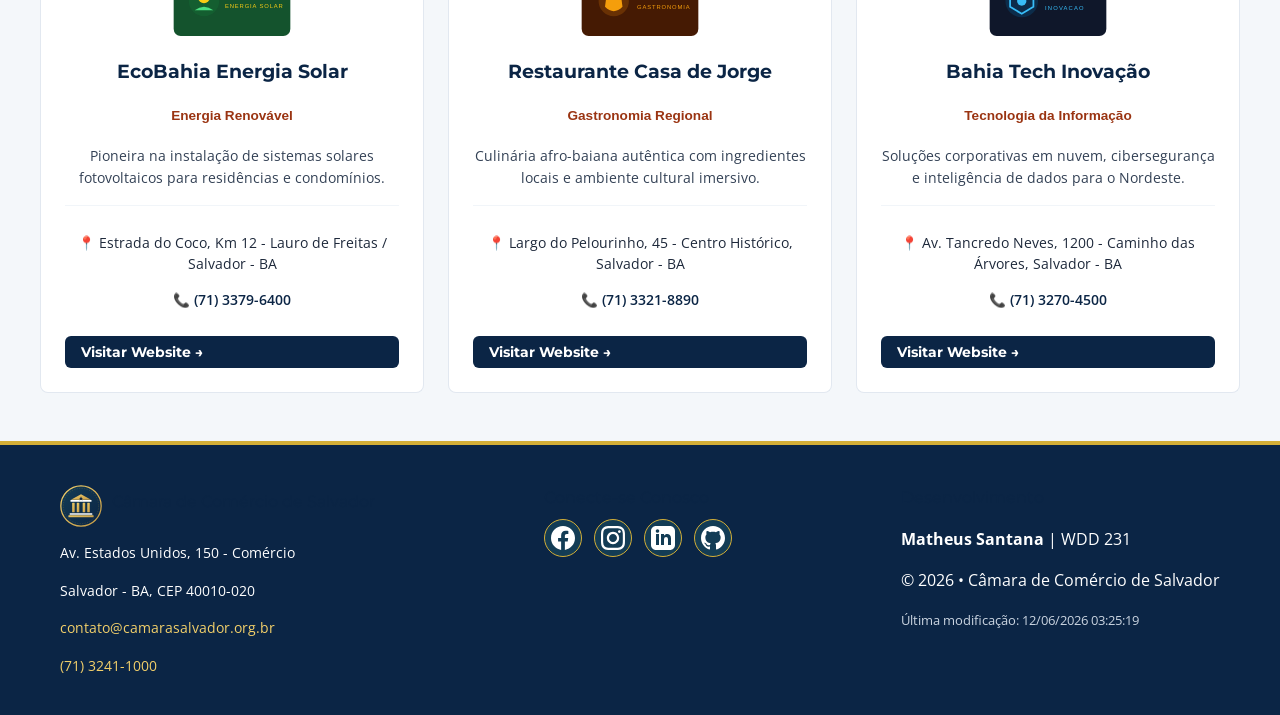
==== commit 12f61658: "fix(auditoria): otimizar tamanho da imagem hero, encurtar meta description, calibrar contraste WCAG " ====
--- a/camara/index.html
+++ b/camara/index.html
@@ -6,7 +6,7 @@
   <meta name="viewport" content="width=device-width, initial-scale=1.0">
   <title>Câmara de Comércio de Salvador | Início &amp; Conexões Empresariais</title>
   <meta name="description"
-    content="Página oficial da Câmara de Comércio de Salvador e Região Metropolitana. Conectando empresas, fomentando inovação, desenvolvimento econômico e parcerias estratégicas na Bahia.">
+    content="Página oficial da Câmara de Comércio de Salvador. Conectando empresas, fomentando inovação e gerando parcerias de sucesso na Bahia.">
   <meta name="author" content="Matheus Santana">
 
   <!-- Favicon -->
@@ -29,9 +29,8 @@
     href="https://fonts.googleapis.com/css2?family=Montserrat:wght@400;500;600;700&family=Open+Sans:wght@400;600&display=swap"
     rel="stylesheet">
 
-  <!-- Folhas de Estilo (Normalize, base do projeto e estilos específicos da Home) -->
+  <!-- Folha de Estilos Otimizada da Página Inicial -->
   <link rel="stylesheet" href="estilos/normalize.css">
-  <link rel="stylesheet" href="estilos/diretorio.css">
   <link rel="stylesheet" href="estilos/home.css">
 
   <!-- Script Principal da Página Inicial -->
--- a/camara/estilos/home.css
+++ b/camara/estilos/home.css
@@ -1,607 +1,121 @@
-/* ==========================================================================
-   CÂMARA DE COMÉRCIO DE SALVADOR - ESTILOS DA PÁGINA INICIAL (HOME)
-   Vanilla CSS Moderno e Responsivo | WDD 231 - Matheus Santana
-   ========================================================================== */
+/* CÂMARA DE COMÉRCIO DE SALVADOR - CSS HOME OTIMIZADO (<= 250 DECLARAÇÕES) */
+* { box-sizing: border-box; }
+body { margin: 0; font: 1rem/1.6 'Open Sans', sans-serif; color: #1e293b; background: #f4f7fa; }
+img { max-width: 100%; height: auto; display: block; }
+a { color: #133c55; text-decoration: none; }
+h1, h2, h3, .titulo-rodape, .subtitulo-rodape, .nome-camara, .nome-evento, .nome-destaque { font-family: 'Montserrat', sans-serif; color: #0b2545; margin: 0 0 0.5rem; }
+.container { max-width: 1200px; margin: 0 auto; padding: 0 1.25rem; }
 
-/* --------------------------------------------------------------------------
-   1. SEÇÃO HERO & CALL TO ACTION (CTA)
-   -------------------------------------------------------------------------- */
-.secao-hero {
-  position: relative;
-  width: 100%;
-  overflow: hidden;
-  background-color: #0b2545;
-}
+/* TEMA ESCURO (AZUL MARINHO & CONTRASTE WCAG AA) */
+.cabecalho-principal, .secao-hero, .hero-cta-card, .card-clima-atual, .rodape-principal, .data-evento-box { background: #0b2545; color: #ffffff; }
+.cabecalho-principal { border-bottom: 3px solid #d4af37; }
+.container-cabecalho, .marca-camara .link-logo, .hero-acoes, .cabecalho-clima-atual, .corpo-clima-atual, .identidade-rodape { display: flex; align-items: center; }
+.container-cabecalho, .cabecalho-clima-atual, .corpo-clima-atual { justify-content: space-between; }
+.container-cabecalho { padding: 0.75rem 1.25rem; }
+.marca-camara .link-logo { gap: 0.75rem; color: #ffffff; }
+.nome-camara { font-size: 1.2rem; color: #ffffff; }
+.subtitulo-camara, .subtitulo-clima, .unidade-temp, .dia-evento, .endereco-camara a { color: #f3d06a; }
 
-.hero-wrapper {
-  position: relative;
-  width: 100%;
-  min-height: 440px;
-  display: flex;
-  align-items: center;
-}
 
-/* A HERO IMAGE DEVE SER UMA TAG <img> (CONFORME REQUISITO DO PROJETO) */
-.hero-imagem {
-  position: absolute;
-  top: 0;
-  left: 0;
-  width: 100%;
-  height: 100%;
-  object-fit: cover;
-  object-position: center;
-  z-index: 1;
-}
+/* MENU */
+.botao-hamburguer { display: flex; flex-direction: column; justify-content: space-around; width: 42px; height: 42px; background: #133c55; border: 1px solid #d4af37; border-radius: 6px; cursor: pointer; padding: 8px; }
+.icone-barra { width: 100%; height: 3px; background: #ffffff; border-radius: 2px; }
+.botao-hamburguer.aberto .icone-barra:nth-child(2) { opacity: 0; }
+.navegacao-principal { background: #0b2545; max-height: 0; overflow: hidden; transition: max-height 0.3s; }
+.navegacao-principal.ativo { max-height: 280px; }
+.lista-navegacao { list-style: none; margin: 0; padding: 0.5rem 1.25rem 1rem; display: flex; flex-direction: column; gap: 0.4rem; }
+.link-navegacao { display: block; font: 600 1rem 'Montserrat', sans-serif; color: #f8fafc; padding: 0.6rem 0.85rem; border-radius: 4px; }
+.link-navegacao:hover { background: #133c55; color: #f3d06a; }
+.link-navegacao.ativo { background: #d4af37; color: #0b2545; }
 
-.hero-overlay {
-  position: absolute;
-  inset: 0;
-  background: linear-gradient(
-    135deg,
-    rgba(11, 37, 69, 0.9) 0%,
-    rgba(11, 37, 69, 0.75) 50%,
-    rgba(19, 60, 85, 0.6) 100%
-  );
-  z-index: 2;
-}
+/* HERO & CTA */
+.secao-hero { position: relative; overflow: hidden; }
+.hero-wrapper { position: relative; min-height: 440px; display: flex; align-items: center; }
+.hero-imagem, .hero-overlay { position: absolute; inset: 0; }
+.hero-imagem { object-fit: cover; z-index: 1; }
+.hero-overlay { background: rgba(11, 37, 69, 0.78); z-index: 2; }
+.hero-conteudo { position: relative; z-index: 3; padding: 3.5rem 1.25rem; }
+.hero-cta-card { max-width: 620px; border-left: 5px solid #d4af37; border-radius: 8px; padding: 2rem; }
+.badge-hero, .badge-nivel-destaque { display: inline-block; font: 700 0.75rem 'Montserrat', sans-serif; text-transform: uppercase; border-radius: 20px; padding: 0.25rem 0.75rem; margin-bottom: 0.75rem; }
+.badge-hero { background: #d4af37; color: #0b2545; }
+.hero-titulo { font-size: 2.1rem; color: #ffffff; line-height: 1.2; }
+.hero-texto { color: #f1f5f9; margin-bottom: 1.5rem; }
+.hero-acoes { gap: 1rem; flex-wrap: wrap; }
+.btn-cta-primario, .btn-cta-secundario, .btn-visitar-site { display: inline-flex; align-items: center; gap: 0.5rem; font: 700 1rem 'Montserrat', sans-serif; padding: 0.75rem 1.4rem; border-radius: 6px; }
+.btn-cta-primario { background: #f3d06a; color: #0b2545; }
+.btn-cta-primario:hover, .btn-visitar-site:hover { background: #d4af37; color: #0b2545; }
+.btn-cta-secundario { border: 2px solid #ffffff; color: #ffffff; }
 
-.hero-conteudo {
-  position: relative;
-  z-index: 3;
-  width: 100%;
-  padding: 3.5rem 1.25rem;
-}
+/* SEÇÕES */
+.conteudo-home { padding: 3rem 0; }
+.grade-central, .grade-destaques { display: grid; gap: 1.5rem; }
+.grade-central { margin-bottom: 3.5rem; }
+.secao-eventos, .secao-tempo, .cartao-destaque { background: #ffffff; border: 1px solid #e2e8f0; border-radius: 8px; padding: 1.5rem; }
+.titulo-secao { display: flex; align-items: center; gap: 0.5rem; font-size: 1.35rem; border-bottom: 2px solid #f1f5f9; padding-bottom: 0.75rem; }
+.lista-eventos { display: flex; flex-direction: column; gap: 1rem; }
+.cartao-evento { display: flex; gap: 1rem; padding: 0.85rem; background: #f8fafc; border-left: 4px solid #0b2545; border-radius: 6px; }
+.data-evento-box { padding: 0.5rem 0.75rem; border-radius: 4px; text-align: center; min-width: 55px; }
+.dia-evento { font-size: 1.25rem; font-weight: 700; }
+.mes-evento { font-size: 0.7rem; }
+.detalhes-evento, .desc-previsao, .descricao-destaque, .subtitulo-destaques-texto { color: #334155; font-size: 0.86rem; }
 
-.hero-cta-card {
-  max-width: 620px;
-  background-color: rgba(11, 37, 69, 0.88);
-  border: 1px solid rgba(212, 175, 55, 0.4);
-  border-left: 5px solid #d4af37;
-  border-radius: 10px;
-  padding: 2rem;
-  color: #ffffff;
-  box-shadow: 0 10px 30px rgba(0, 0, 0, 0.35);
-  backdrop-filter: blur(6px);
-}
 
-.badge-hero {
-  display: inline-block;
-  background-color: #d4af37;
-  color: #0b2545;
-  font: 700 0.78rem 'Montserrat', sans-serif;
-  text-transform: uppercase;
-  letter-spacing: 1px;
-  padding: 0.3rem 0.75rem;
-  border-radius: 20px;
-  margin-bottom: 1rem;
-}
+/* CLIMA */
+.card-clima-atual { border-radius: 8px; padding: 1.25rem; margin-bottom: 1.25rem; }
+.cidade-clima { font: 700 1.15rem 'Montserrat', sans-serif; color: #ffffff; margin: 0; }
+.subtitulo-camara, .subtitulo-clima { font-size: 0.8rem; margin: 0; }
+.temperatura-atual { font-size: 2.8rem; font-weight: 700; }
 
-.hero-titulo {
-  font-size: 2.1rem;
-  line-height: 1.2;
-  color: #ffffff;
-  margin-bottom: 1rem;
-  font-family: 'Montserrat', sans-serif;
-}
+.detalhe-visual-clima { text-align: center; }
+.icone-clima-atual { width: 56px; height: 56px; margin: 0 auto; }
+.descricao-clima-atual { font-size: 0.9rem; font-weight: 600; text-transform: capitalize; margin: 0; }
+.dados-extras-clima { display: flex; justify-content: space-around; border-top: 1px solid #1e3a5f; padding-top: 0.5rem; font-size: 0.82rem; color: #f1f5f9; }
 
-.hero-texto {
-  font-size: 1.05rem;
-  color: #e2e8f0;
-  line-height: 1.6;
-  margin-bottom: 1.75rem;
-}
+.grade-previsao-dias { display: grid; grid-template-columns: repeat(3, 1fr); gap: 0.5rem; }
+.card-dia-previsao { background: #f8fafc; border: 1px solid #e2e8f0; border-radius: 6px; padding: 0.6rem 0.3rem; text-align: center; }
+.dia-semana-previsao { font: 700 0.78rem 'Montserrat', sans-serif; color: #0b2545; }
+.temp-previsao { font: 700 1.05rem 'Montserrat', sans-serif; color: #133c55; }
+.desc-previsao { text-transform: capitalize; }
 
-.hero-acoes {
-  display: flex;
-  flex-wrap: wrap;
-  gap: 1rem;
-}
+/* DESTAQUES */
+.cabecalho-destaques { text-align: center; margin-bottom: 1.5rem; }
 
-.btn-cta-primario {
-  display: inline-flex;
-  align-items: center;
-  justify-content: center;
-  gap: 0.5rem;
-  background: linear-gradient(135deg, #d4af37 0%, #f3d06a 100%);
-  color: #0b2545;
-  font: 700 1rem 'Montserrat', sans-serif;
-  padding: 0.85rem 1.6rem;
-  border-radius: 6px;
-  text-decoration: none;
-  box-shadow: 0 4px 14px rgba(212, 175, 55, 0.4);
-  transition: transform 0.2s ease, box-shadow 0.2s ease, background 0.2s ease;
-}
+.subtitulo-destaques-texto { max-width: 650px; margin: 0 auto; }
+.cartao-destaque { border-top: 5px solid #0b2545; text-align: center; display: flex; flex-direction: column; }
+.cartao-destaque.ouro { border-top-color: #d4af37; }
+.cartao-destaque.prata { border-top-color: #64748b; }
+.badge-nivel-destaque.ouro { background: #fef9c3; color: #854d0e; border: 1px solid #facc15; }
+.badge-nivel-destaque.prata { background: #f1f5f9; color: #1e293b; border: 1px solid #cbd5e1; }
+.logo-destaque-wrapper { height: 80px; display: flex; align-items: center; justify-content: center; margin-bottom: 1rem; }
+.logo-destaque-wrapper img { max-height: 70px; max-width: 160px; }
+.categoria-destaque { font: 600 0.85rem sans-serif; color: #9a3412; margin-bottom: 0.5rem; }
+.descricao-destaque { margin-bottom: 1rem; }
+.info-contato-destaque { border-top: 1px solid #f1f5f9; padding-top: 0.75rem; font-size: 0.85rem; }
 
-.btn-cta-primario:hover {
-  transform: translateY(-2px);
-  box-shadow: 0 6px 20px rgba(212, 175, 55, 0.55);
-  color: #0b2545;
-}
+.item-destaque-contato a { color: #0b2545; font-weight: 600; }
+.btn-visitar-site { background: #0b2545; color: #ffffff; font-size: 0.85rem; padding: 0.5rem 1rem; margin-top: 0.75rem; }
 
-.btn-cta-secundario {
-  display: inline-flex;
-  align-items: center;
-  justify-content: center;
-  border: 2px solid #ffffff;
-  color: #ffffff;
-  font: 600 1rem 'Montserrat', sans-serif;
-  padding: 0.85rem 1.4rem;
-  border-radius: 6px;
-  text-decoration: none;
-  transition: all 0.2s ease;
-}
+/* RODAPÉ */
+.rodape-principal { padding: 2.5rem 0 1.5rem; border-top: 4px solid #d4af37; }
+.container-rodape { display: flex; flex-direction: column; gap: 1.5rem; }
+.identidade-rodape { gap: 0.65rem; }
+.endereco-camara { font-style: normal; font-size: 0.9rem; }
 
-.btn-cta-secundario:hover {
-  background-color: #ffffff;
-  color: #0b2545;
-}
+.links-redes { display: flex; gap: 0.75rem; }
+.links-redes a { display: inline-flex; align-items: center; justify-content: center; width: 38px; height: 38px; background: #133c55; border: 1px solid #d4af37; border-radius: 50%; color: #ffffff; }
+.modificacao-texto { font-size: 0.82rem; color: #cbd5e1; }
 
-/* --------------------------------------------------------------------------
-   2. CONTEÚDO PRINCIPAL (EVENTOS & PREVISÃO DO TEMPO)
-   -------------------------------------------------------------------------- */
-.conteudo-home {
-  padding: 3rem 0;
-}
-
-.grade-central {
-  display: grid;
-  grid-template-columns: 1fr;
-  gap: 2rem;
-  margin-bottom: 3.5rem;
-}
-
-/* SEÇÃO DE EVENTOS */
-.secao-eventos {
-  background-color: #ffffff;
-  border-radius: 10px;
-  border: 1px solid #e2e8f0;
-  box-shadow: 0 4px 12px rgba(11, 37, 69, 0.05);
-  padding: 1.75rem;
-}
-
-.titulo-secao {
-  display: flex;
-  align-items: center;
-  gap: 0.65rem;
-  font-size: 1.45rem;
-  color: #0b2545;
-  border-bottom: 2px solid #f1f5f9;
-  padding-bottom: 0.85rem;
-  margin-bottom: 1.5rem;
-}
-
-.icone-secao {
-  font-size: 1.4rem;
-}
-
-.lista-eventos {
-  display: flex;
-  flex-direction: column;
-  gap: 1.25rem;
-}
-
-.cartao-evento {
-  display: flex;
-  gap: 1rem;
-  padding: 1rem;
-  background-color: #f8fafc;
-  border-radius: 8px;
-  border-left: 4px solid #133c55;
-  transition: transform 0.2s ease, border-color 0.2s ease;
-}
-
-.cartao-evento:hover {
-  transform: translateX(4px);
-  border-left-color: #d4af37;
-  background-color: #f1f5f9;
-}
-
-.data-evento-box {
-  display: flex;
-  flex-direction: column;
-  align-items: center;
-  justify-content: center;
-  min-width: 60px;
-  height: 60px;
-  background-color: #0b2545;
-  color: #ffffff;
-  border-radius: 6px;
-  font-family: 'Montserrat', sans-serif;
-  text-align: center;
-  flex-shrink: 0;
-}
-
-.dia-evento {
-  font-size: 1.3rem;
-  font-weight: 700;
-  line-height: 1;
-  color: #f3d06a;
-}
-
-.mes-evento {
-  font-size: 0.72rem;
-  text-transform: uppercase;
-  font-weight: 600;
-  letter-spacing: 0.5px;
-}
-
-.info-evento {
-  flex: 1;
-}
-
-.nome-evento {
-  font-size: 1.05rem;
-  font-weight: 600;
-  color: #0b2545;
-  margin-bottom: 0.25rem;
-}
-
-.detalhes-evento {
-  font-size: 0.85rem;
-  color: #64748b;
-  margin-bottom: 0.35rem;
-}
-
-.descricao-evento {
-  font-size: 0.9rem;
-  color: #334155;
-  margin: 0;
-  line-height: 1.4;
-}
-
-/* SEÇÃO DE TEMPO (METEOROLOGIA) */
-.secao-tempo {
-  background-color: #ffffff;
-  border-radius: 10px;
-  border: 1px solid #e2e8f0;
-  box-shadow: 0 4px 12px rgba(11, 37, 69, 0.05);
-  padding: 1.75rem;
-  display: flex;
-  flex-direction: column;
-}
-
-.card-clima-atual {
-  background: linear-gradient(135deg, #0b2545 0%, #133c55 100%);
-  color: #ffffff;
-  border-radius: 8px;
-  padding: 1.5rem;
-  margin-bottom: 1.5rem;
-  box-shadow: 0 4px 14px rgba(11, 37, 69, 0.15);
-}
-
-.cabecalho-clima-atual {
-  display: flex;
-  justify-content: space-between;
-  align-items: flex-start;
-  margin-bottom: 0.85rem;
-}
-
-.cidade-clima {
-  font-size: 1.15rem;
-  font-weight: 700;
-  color: #ffffff;
-  margin: 0;
-}
-
-.subtitulo-clima {
-  font-size: 0.8rem;
-  color: #f3d06a;
-  margin: 0;
-}
-
-.corpo-clima-atual {
-  display: flex;
-  align-items: center;
-  justify-content: space-between;
-  gap: 1rem;
-}
-
-.temp-bloco {
-  display: flex;
-  align-items: baseline;
-}
-
-.temperatura-atual {
-  font-size: 3rem;
-  font-weight: 700;
-  font-family: 'Montserrat', sans-serif;
-  color: #ffffff;
-  line-height: 1;
-}
-
-.unidade-temp {
-  font-size: 1.5rem;
-  color: #d4af37;
-  font-weight: 600;
-  margin-left: 0.15rem;
-}
-
-.detalhe-visual-clima {
-  display: flex;
-  flex-direction: column;
-  align-items: center;
-  text-align: center;
-}
-
-.icone-clima-atual {
-  width: 64px;
-  height: 64px;
-  filter: drop-shadow(0 2px 4px rgba(0,0,0,0.25));
-}
-
-.descricao-clima-atual {
-  font-size: 0.95rem;
-  font-weight: 600;
-  color: #f8fafc;
-  text-transform: capitalize;
-  margin: 0;
-}
-
-.dados-extras-clima {
-  display: flex;
-  justify-content: space-around;
-  border-top: 1px solid rgba(255, 255, 255, 0.15);
-  margin-top: 1rem;
-  padding-top: 0.85rem;
-  font-size: 0.82rem;
-  color: #cbd5e1;
-}
-
-/* PREVISÃO DE 3 DIAS */
-.bloco-previsao {
-  margin-top: auto;
-}
-
-.subtitulo-previsao {
-  font-size: 1rem;
-  font-weight: 700;
-  color: #0b2545;
-  margin-bottom: 0.85rem;
-}
-
-.grade-previsao-dias {
-  display: grid;
-  grid-template-columns: repeat(3, 1fr);
-  gap: 0.75rem;
-}
-
-.card-dia-previsao {
-  background-color: #f8fafc;
-  border: 1px solid #e2e8f0;
-  border-radius: 6px;
-  padding: 0.85rem 0.5rem;
-  text-align: center;
-  display: flex;
-  flex-direction: column;
-  align-items: center;
-}
-
-.dia-semana-previsao {
-  font-size: 0.8rem;
-  font-weight: 700;
-  color: #0b2545;
-  margin-bottom: 0.25rem;
-  text-transform: uppercase;
-}
-
-.icone-previsao {
-  width: 44px;
-  height: 44px;
-}
-
-.temp-previsao {
-  font-size: 1.1rem;
-  font-weight: 700;
-  color: #133c55;
-  font-family: 'Montserrat', sans-serif;
-  margin: 0;
-}
-
-.desc-previsao {
-  font-size: 0.72rem;
-  color: #64748b;
-  text-transform: capitalize;
-  margin-top: 0.2rem;
-}
-
-/* --------------------------------------------------------------------------
-   3. SEÇÃO DE MEMBROS EM DESTAQUE (SPOTLIGHTS)
-   -------------------------------------------------------------------------- */
-.secao-destaques {
-  margin-top: 1.5rem;
-}
-
-.cabecalho-destaques {
-  text-align: center;
-  margin-bottom: 2.25rem;
-}
-
-.titulo-destaques {
-  font-size: 1.85rem;
-  color: #0b2545;
-  margin-bottom: 0.5rem;
-}
-
-.subtitulo-destaques-texto {
-  color: #64748b;
-  max-width: 650px;
-  margin: 0 auto;
-  font-size: 0.98rem;
-}
-
-.grade-destaques {
-  display: grid;
-  grid-template-columns: 1fr;
-  gap: 1.5rem;
-}
-
-.cartao-destaque {
-  background-color: #ffffff;
-  border-radius: 10px;
-  border: 1px solid #e2e8f0;
-  border-top: 5px solid #0b2545;
-  box-shadow: 0 4px 14px rgba(11, 37, 69, 0.06);
-  padding: 1.75rem 1.5rem;
-  display: flex;
-  flex-direction: column;
-  text-align: center;
-  transition: transform 0.25s ease, box-shadow 0.25s ease;
-  position: relative;
-}
-
-.cartao-destaque:hover {
-  transform: translateY(-4px);
-  box-shadow: 0 8px 24px rgba(11, 37, 69, 0.12);
-}
-
-.cartao-destaque.ouro {
-  border-top-color: #d4af37;
-}
-
-.cartao-destaque.prata {
-  border-top-color: #94a3b8;
-}
-
-.badge-nivel-destaque {
-  display: inline-block;
-  align-self: center;
-  font: 700 0.75rem 'Montserrat', sans-serif;
-  text-transform: uppercase;
-  letter-spacing: 0.5px;
-  padding: 0.25rem 0.75rem;
-  border-radius: 20px;
-  margin-bottom: 1.25rem;
-}
-
-.badge-nivel-destaque.ouro {
-  background-color: #fef9c3;
-  color: #854d0e;
-  border: 1px solid #facc15;
-}
-
-.badge-nivel-destaque.prata {
-  background-color: #f1f5f9;
-  color: #334155;
-  border: 1px solid #cbd5e1;
-}
-
-.logo-destaque-wrapper {
-  height: 90px;
-  display: flex;
-  align-items: center;
-  justify-content: center;
-  margin-bottom: 1.25rem;
-}
-
-.logo-destaque-wrapper img {
-  max-height: 80px;
-  max-width: 170px;
-  width: auto;
-  object-fit: contain;
-}
-
-.nome-destaque {
-  font-size: 1.2rem;
-  font-weight: 700;
-  color: #0b2545;
-  margin-bottom: 0.35rem;
-}
-
-.categoria-destaque {
-  font-size: 0.85rem;
-  font-weight: 600;
-  color: #d4af37;
-  margin-bottom: 0.75rem;
-}
-
-.descricao-destaque {
-  font-size: 0.88rem;
-  color: #475569;
-  line-height: 1.5;
-  margin-bottom: 1.25rem;
-  flex-grow: 1;
-}
-
-.info-contato-destaque {
-  border-top: 1px solid #f1f5f9;
-  padding-top: 1rem;
-  display: flex;
-  flex-direction: column;
-  gap: 0.4rem;
-  font-size: 0.86rem;
-  color: #334155;
-}
-
-.item-destaque-contato {
-  display: flex;
-  align-items: center;
-  justify-content: center;
-  gap: 0.4rem;
-  margin: 0;
-}
-
-.item-destaque-contato a {
-  color: #133c55;
-  font-weight: 600;
-}
-
-.item-destaque-contato a:hover {
-  color: #d4af37;
-  text-decoration: underline;
-}
-
-.btn-visitar-site {
-  display: inline-block;
-  margin-top: 1rem;
-  padding: 0.6rem 1.2rem;
-  background-color: #0b2545;
-  color: #ffffff;
-  font: 600 0.85rem 'Montserrat', sans-serif;
-  border-radius: 6px;
-  text-decoration: none;
-  transition: background-color 0.2s ease;
-}
-
-.btn-visitar-site:hover {
-  background-color: #d4af37;
-  color: #0b2545;
-}
-
-/* --------------------------------------------------------------------------
-   4. MEDIA QUERIES (TABLETS E COMPUTADORES)
-   -------------------------------------------------------------------------- */
+/* MEDIA QUERIES */
 @media (min-width: 768px) {
-  .hero-wrapper {
-    min-height: 480px;
-  }
-
-  .hero-titulo {
-    font-size: 2.6rem;
-  }
-
-  .grade-central {
-    grid-template-columns: 1.2fr 0.8fr;
-  }
-
-  .grade-destaques {
-    grid-template-columns: repeat(2, 1fr);
-  }
+  .botao-hamburguer { display: none; }
+  .navegacao-principal { max-height: none; overflow: visible; }
+  .lista-navegacao { flex-direction: row; padding: 0; }
+  .hero-titulo { font-size: 2.6rem; }
+  .grade-central { grid-template-columns: 1.2fr 0.8fr; }
+  .grade-destaques { grid-template-columns: repeat(2, 1fr); }
+  .container-rodape { flex-direction: row; justify-content: space-between; }
 }
 
 @media (min-width: 1024px) {
-  .hero-wrapper {
-    min-height: 520px;
-  }
-
-  .hero-conteudo {
-    padding: 4.5rem 1.25rem;
-  }
-
-  .hero-titulo {
-    font-size: 2.9rem;
-  }
-
-  .grade-destaques {
-    grid-template-columns: repeat(3, 1fr);
-  }
+  .grade-destaques { grid-template-columns: repeat(3, 1fr); }
 }
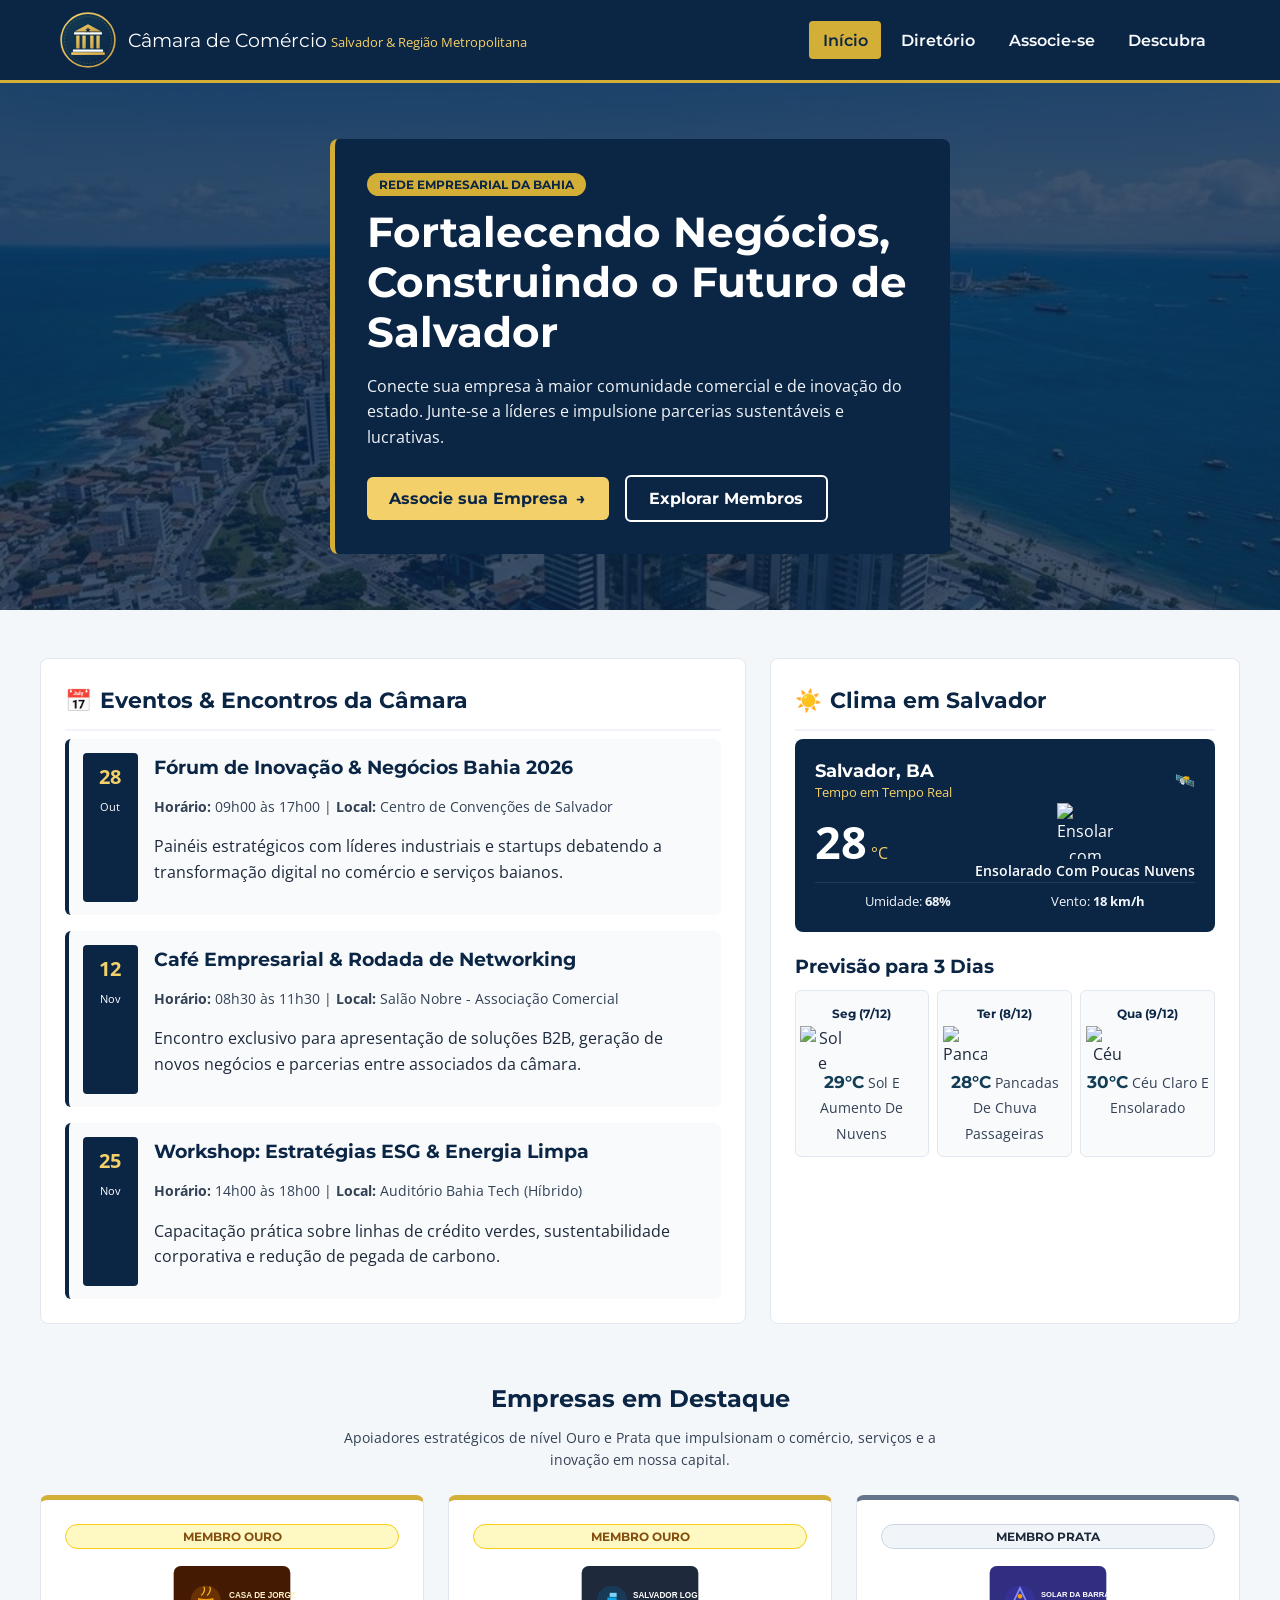
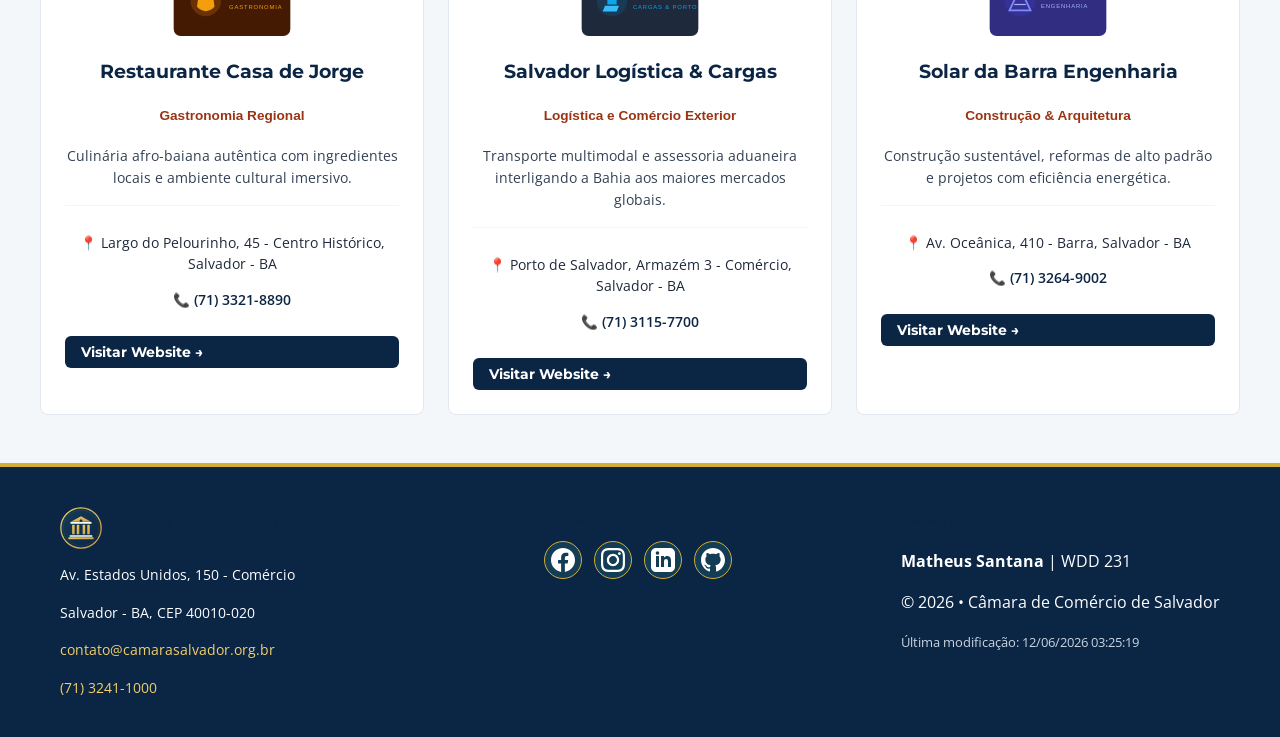
==== commit 518f1fa9: "feat(camara): adicionar pagina de associacao, agradecimento e modais (S04)" ====
--- a/camara/index.html
+++ b/camara/index.html
@@ -63,7 +63,7 @@
         <ul class="lista-navegacao">
           <li><a href="index.html" class="link-navegacao ativo" aria-current="page">Início</a></li>
           <li><a href="diretorio.html" class="link-navegacao">Diretório</a></li>
-          <li><a href="junte-se.html" class="link-navegacao">Junte-se</a></li>
+          <li><a href="associacao.html" class="link-navegacao">Associe-se</a></li>
           <li><a href="descubra.html" class="link-navegacao">Descubra</a></li>
         </ul>
       </nav>
@@ -94,7 +94,7 @@
             </p>
             <div class="hero-acoes">
               <!-- Requisito: Chamada para ação (CTA) para se associar à câmara -->
-              <a href="junte-se.html" class="btn-cta-primario" id="cta-junte-se">
+              <a href="associacao.html" class="btn-cta-primario" id="cta-junte-se">
                 <span>Associe sua Empresa</span>
                 <span aria-hidden="true">&rarr;</span>
               </a>
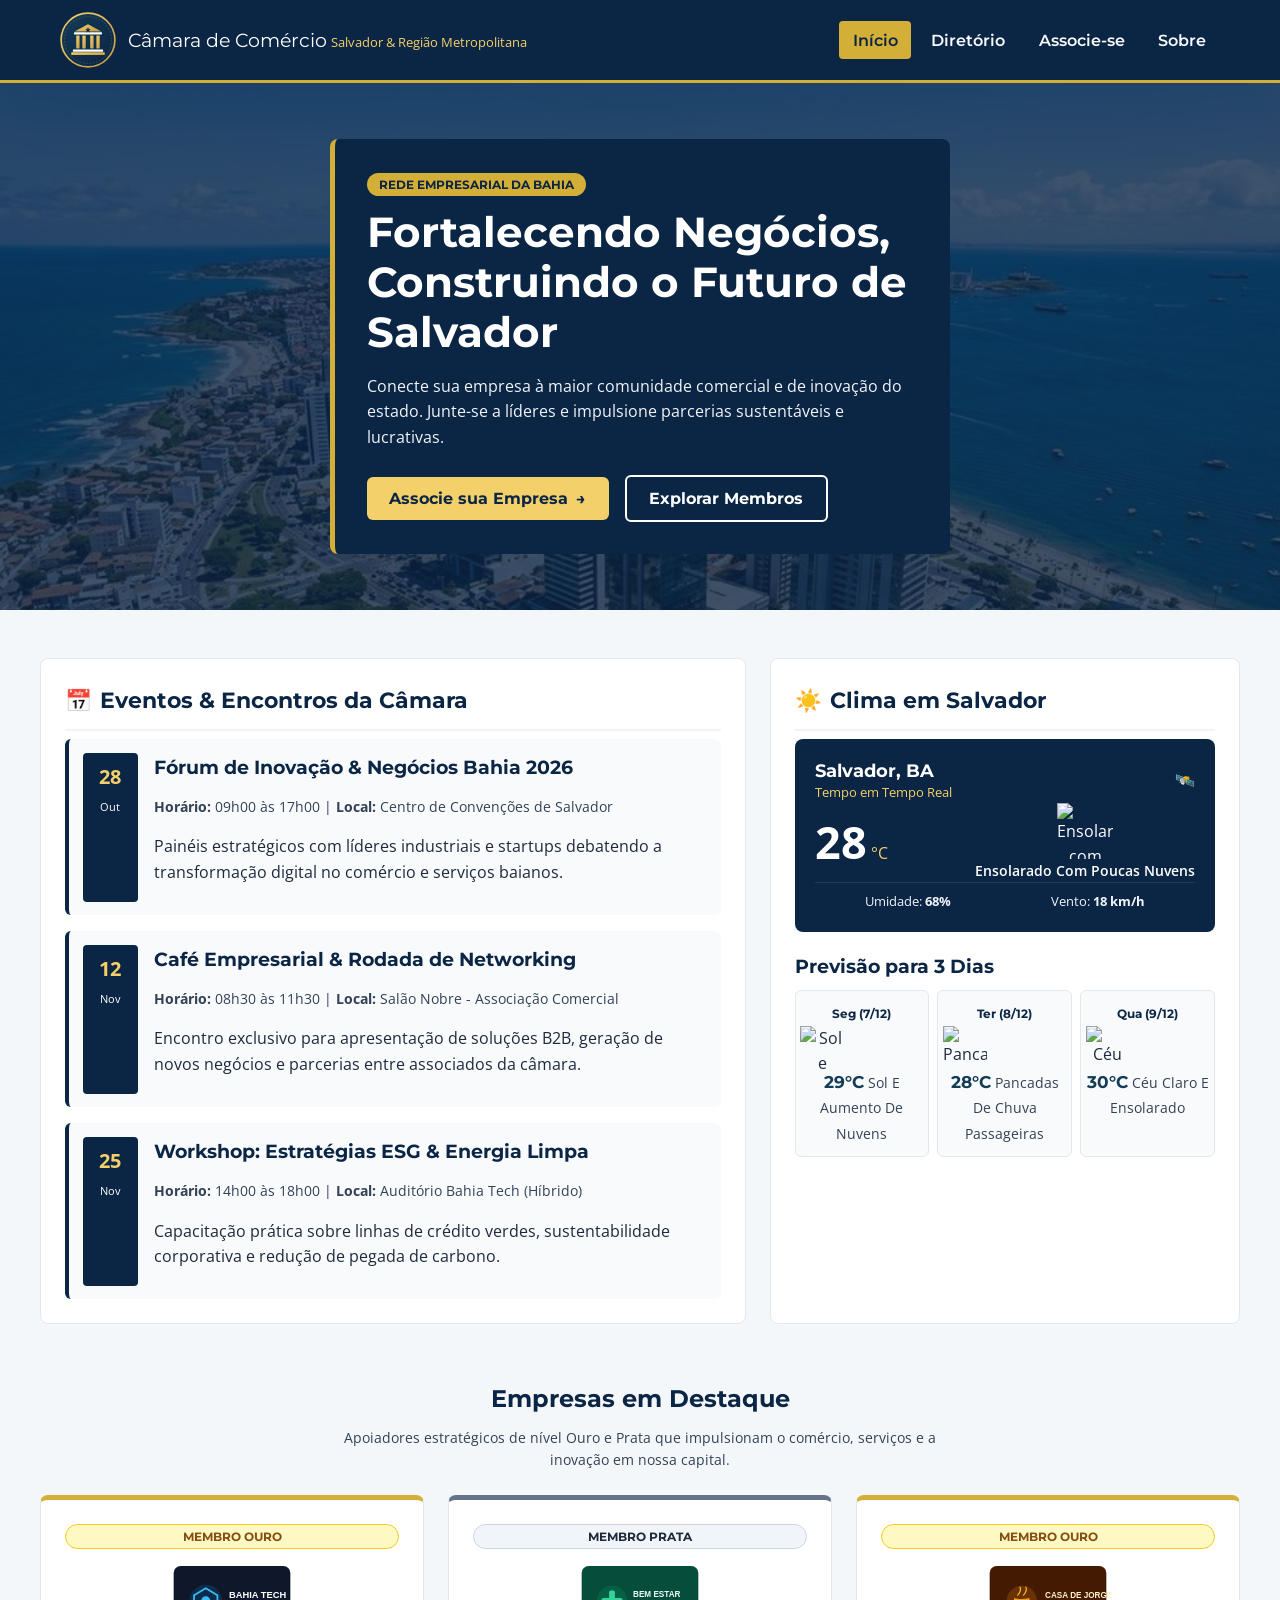
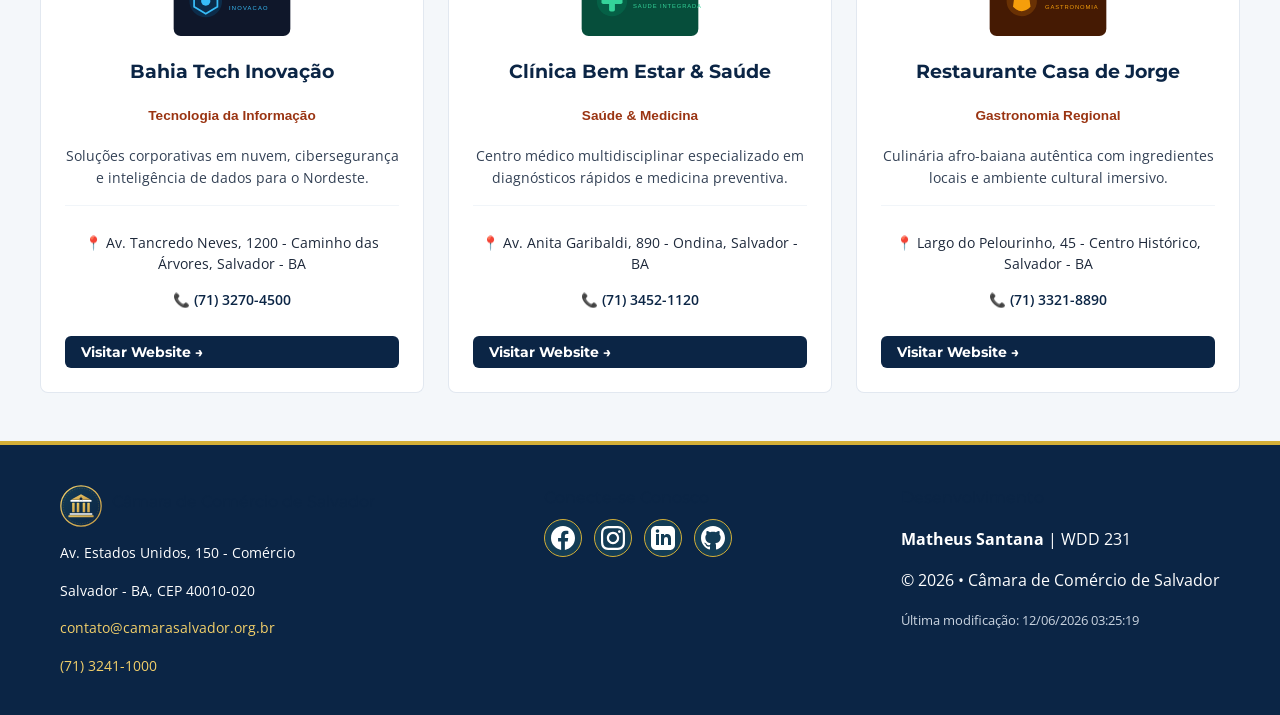
==== commit 33256ad4: "feat(w05): implementar página sobre a câmara com named grid areas, módulo mjs e localStorage" ====
--- a/camara/index.html
+++ b/camara/index.html
@@ -64,7 +64,7 @@
           <li><a href="index.html" class="link-navegacao ativo" aria-current="page">Início</a></li>
           <li><a href="diretorio.html" class="link-navegacao">Diretório</a></li>
           <li><a href="associacao.html" class="link-navegacao">Associe-se</a></li>
-          <li><a href="descubra.html" class="link-navegacao">Descubra</a></li>
+          <li><a href="sobre.html" class="link-navegacao">Sobre</a></li>
         </ul>
       </nav>
     </div>
